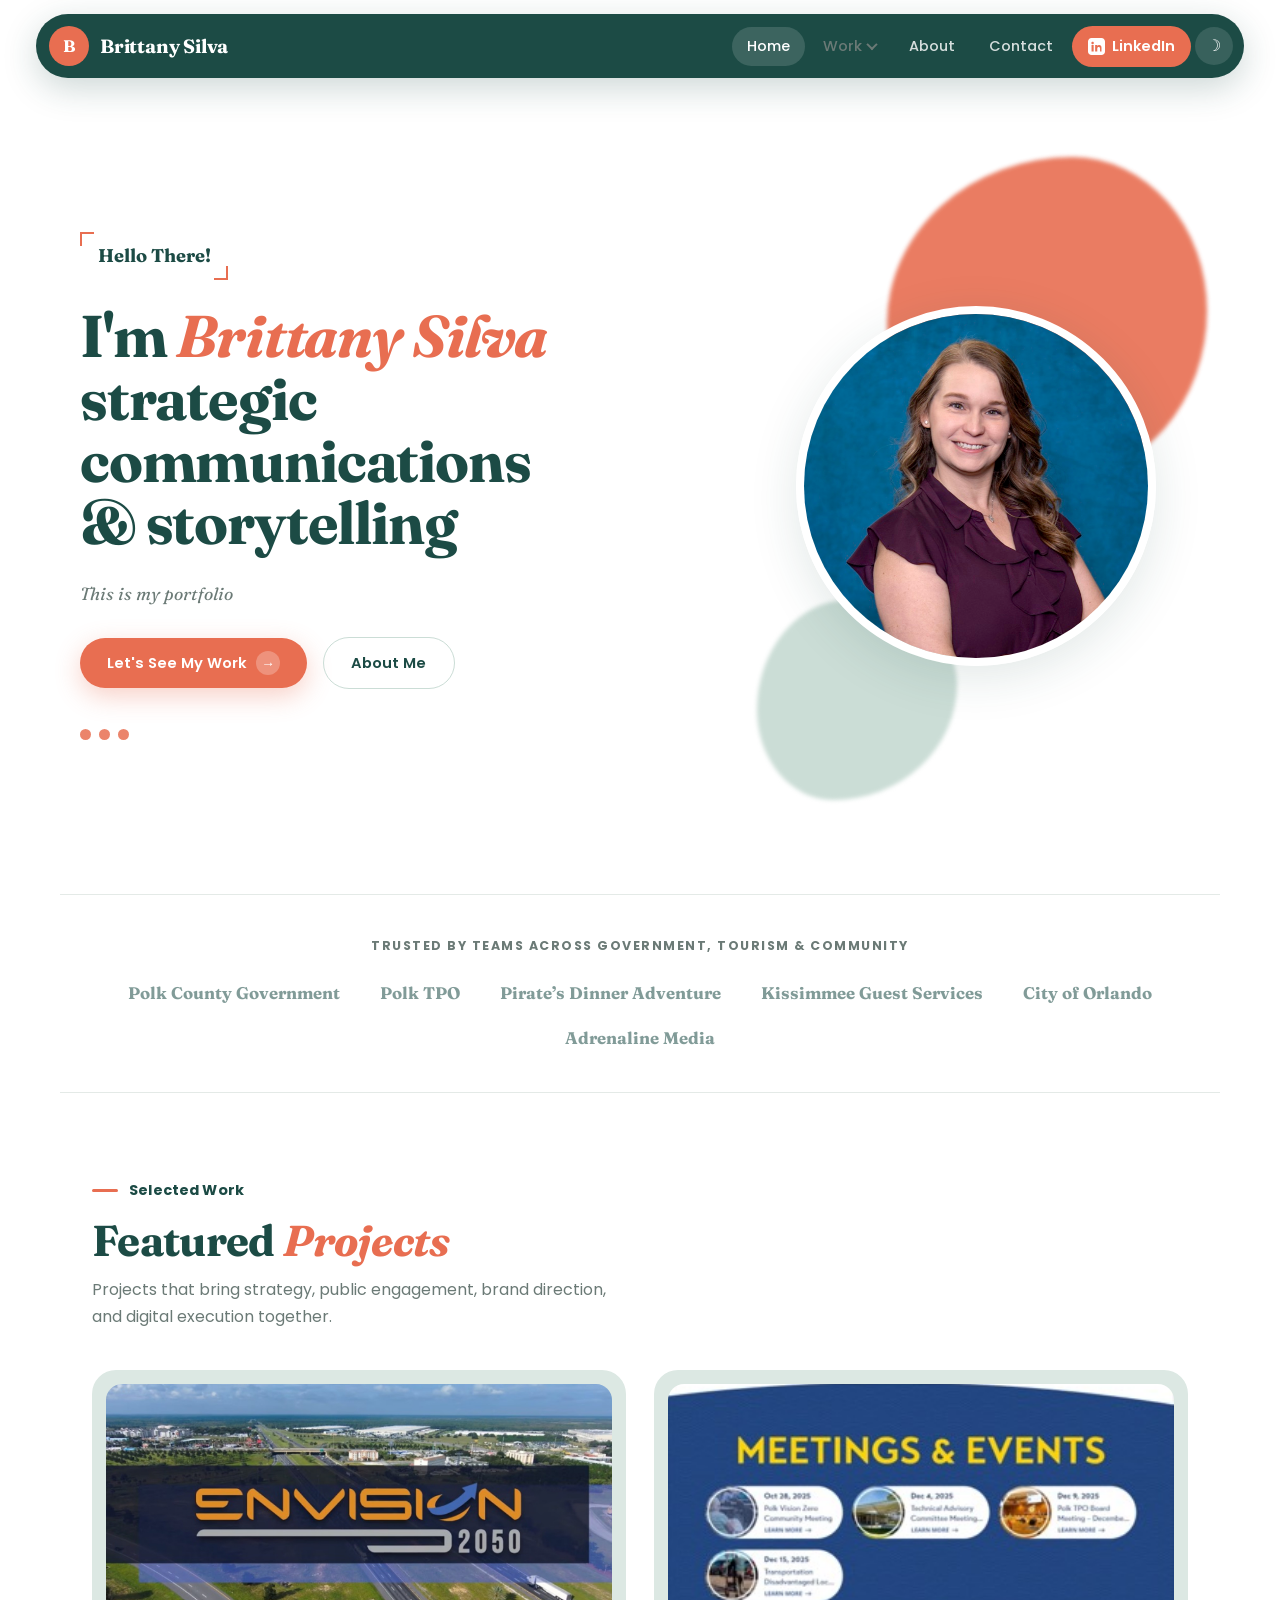
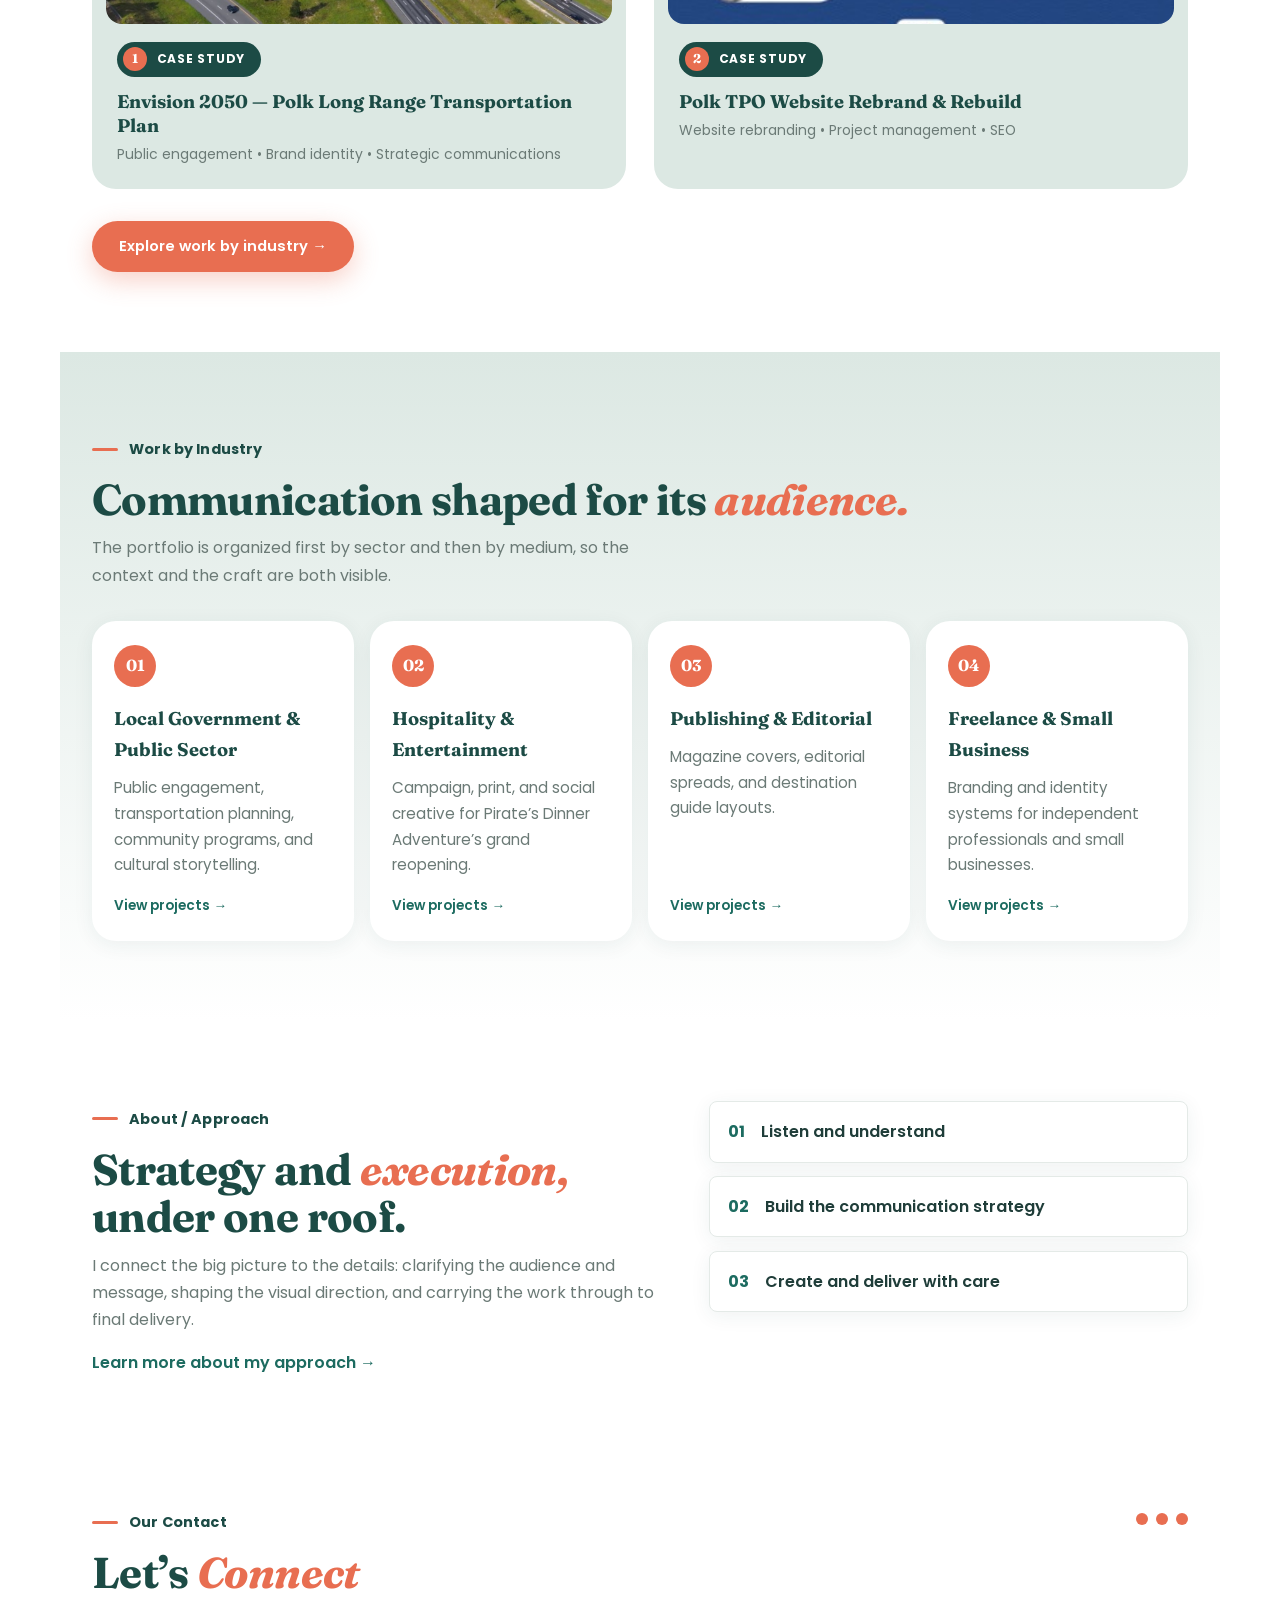
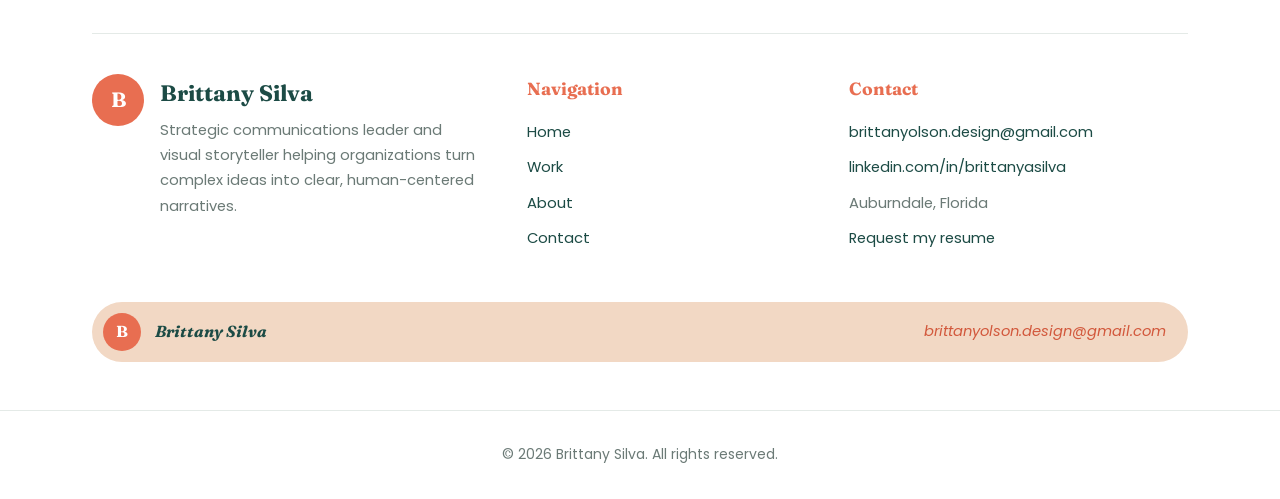
==== index.html @ aaed0aa7 "Initial commit of website files" ====
<!DOCTYPE html>
<html lang="en">
<head>
  <meta charset="UTF-8" />
  <meta name="viewport" content="width=device-width, initial-scale=1.0" />
  <title>Brittany Silva — Strategic Communications & Design</title>
  <meta name="description" content="Brittany Silva is a strategic communications leader, creative strategist, and visual storyteller based in Central Florida." />
  <script>document.documentElement.classList.add('js');(function(){try{var t=localStorage.getItem('theme');if(!t){t=window.matchMedia&&window.matchMedia('(prefers-color-scheme: dark)').matches?'dark':'light';}if(t==='dark'){document.documentElement.setAttribute('data-theme','dark');}}catch(e){}})();</script>
  <link rel="icon" type="image/svg+xml" href="assets/favicon.svg" />
  <meta property="og:type" content="website" />
  <meta property="og:title" content="Brittany Silva — Strategic Communications & Storytelling" />
  <meta property="og:description" content="Strategic communications leader and visual storyteller turning complex ideas into clear, human-centered narratives." />
  <meta property="og:image" content="assets/og-image.png" />
  <meta property="og:url" content="https://brittanysilva.example/" />
  <meta name="twitter:card" content="summary_large_image" />
  <meta name="twitter:title" content="Brittany Silva — Strategic Communications & Storytelling" />
  <meta name="twitter:description" content="Strategic communications leader and visual storyteller turning complex ideas into clear, human-centered narratives." />
  <meta name="twitter:image" content="assets/og-image.png" />
  <link rel="stylesheet" href="style.css" />
  <link href="https://fonts.googleapis.com/css2?family=Poppins:wght@300;500;600;700&family=Fraunces:wght@300;700&display=swap" rel="stylesheet">
  <script src="assets/site.js" defer></script>
</head>
<body>
  <header class="nav" id="nav">
    <a href="index.html" class="nav-brand"><span class="nav-avatar">B</span><span class="logo">Brittany Silva</span></a>
    <button class="nav-toggle" id="nav-toggle" type="button" aria-label="Toggle menu" aria-controls="nav-links" aria-expanded="false">
      <span></span><span></span><span></span>
    </button>
    <nav class="nav-links" id="nav-links">
      <a href="index.html" class="active">Home</a>
      <details class="work-menu">
        <summary class="work-trigger">Work<span class="work-caret" aria-hidden="true"></span></summary>
        <div class="work-panel">
          <p class="work-panel-label">Work by industry</p>
          <a href="pages/portfolio.html#public-sector"><strong>Local Government &amp; Public Sector</strong><span>Public engagement &amp; civic communications</span></a>
          <a href="pages/portfolio.html#hospitality"><strong>Hospitality &amp; Entertainment</strong><span>Event marketing &amp; brand experiences</span></a>
          <a href="pages/portfolio.html#publishing"><strong>Publishing &amp; Editorial</strong><span>Layout &amp; typography-led work</span></a>
          <a href="pages/portfolio.html#freelance"><strong>Freelance &amp; Small Business</strong><span>Branding for independent clients</span></a>
          <a href="pages/portfolio.html#browse" class="work-panel-all">Browse all work →</a>
        </div>
      </details>
      <a href="pages/about.html">About</a>
      <a href="#contact">Contact</a>
      <a href="https://www.linkedin.com/in/brittanyasilva/" class="linkedin" target="_blank" rel="noopener" aria-label="LinkedIn profile">
        <img src="assets/linkedin.svg" alt="">LinkedIn
      </a>
      <button class="theme-toggle" id="theme-toggle" type="button" aria-label="Toggle dark mode" title="Toggle dark mode">
        <span class="icon-moon" aria-hidden="true">&#9789;</span><span class="icon-sun" aria-hidden="true">&#9728;</span>
      </button>
    </nav>
  </header>

  <section class="hero">
    <div class="hero-text">
      <span class="hero-hello">Hello There!</span>
      <h1 class="hero-title">
        <span class="hero-im">I'm</span> <em>Brittany Silva</em><br>
        strategic communications<br>&amp; storytelling
      </h1>
      <p class="hero-sub">This is my portfolio</p>
      <div class="hero-ctas">
        <a href="pages/portfolio.html#industries" class="btn btn-primary">
          Let's See My Work <span class="btn-arrow" aria-hidden="true">→</span>
        </a>
        <a href="pages/about.html" class="btn btn-ghost">About Me</a>
      </div>
      <span class="hero-dots" aria-hidden="true"><i></i><i></i><i></i></span>
    </div>
    <div class="hero-image">
      <span class="hero-blob hero-blob-1" aria-hidden="true"></span>
      <span class="hero-blob hero-blob-2" aria-hidden="true"></span>
      <img src="assets/headshots/brittany-headshot.jpg" alt="Brittany Silva">
    </div>
  </section>

  <main>
    <section class="trusted-strip reveal" aria-label="Organizations Brittany has worked with">
      <p class="trusted-label">Trusted by teams across government, tourism &amp; community</p>
      <ul class="trusted-list">
        <li>Polk County Government</li>
        <li>Polk TPO</li>
        <li>Pirate&rsquo;s Dinner Adventure</li>
        <li>Kissimmee Guest Services</li>
        <li>City of Orlando</li>
        <li>Adrenaline Media</li>
      </ul>
    </section>

    <section id="portfolio" class="section">
      <p class="section-label">Selected Work</p>
      <h2 class="section-title">Featured <em>Projects</em></h2>
      <p class="section-sub">Projects that bring strategy, public engagement, brand direction, and digital execution together.</p>

      <div class="grid">
        <a href="pages/envision2050.html" class="card reveal">
          <div class="card-media"><img src="assets/portfolio/case-envision/envision-2050-over-27.jpg" alt="Envision 2050"></div>
          <div class="card-info">
            <span class="card-num"><i>1</i>Case Study</span>
            <h3>Envision 2050 &mdash; Polk Long Range Transportation Plan</h3>
            <p>Public engagement • Brand identity • Strategic communications</p>
          </div>
        </a>

        <a href="pages/PolkTPOWebsite.html" class="card reveal reveal-delay-1">
          <div class="card-media"><img src="assets/portfolio/case-tpo/tpohomepage.jpg" alt="Polk TPO Website"></div>
          <div class="card-info">
            <span class="card-num"><i>2</i>Case Study</span>
            <h3>Polk TPO Website Rebrand &amp; Rebuild</h3>
            <p>Website rebranding • Project management • SEO</p>
          </div>
        </a>
      </div>

      <div style="margin-top:2rem;">
        <a href="pages/portfolio.html#industries" class="btn btn-primary">Explore work by industry →</a>
      </div>
    </section>

    <section class="section industry-preview-section">
      <div class="industry-preview-inner reveal">
        <p class="section-label">Work by Industry</p>
        <h2 class="section-title">Communication shaped for its <em>audience.</em></h2>
        <p class="section-sub">The portfolio is organized first by sector and then by medium, so the context and the craft are both visible.</p>

        <div class="industry-preview-grid reveal-group">
          <a href="pages/portfolio.html#public-sector" class="industry-preview-card is-ready">
            <span class="industry-number">01</span>
            <h3>Local Government &amp; Public Sector</h3>
            <p>Public engagement, transportation planning, community programs, and cultural storytelling.</p>
            <span class="industry-status">View projects →</span>
          </a>
          <a href="pages/portfolio.html#hospitality" class="industry-preview-card is-ready">
            <span class="industry-number">02</span>
            <h3>Hospitality &amp; Entertainment</h3>
            <p>Campaign, print, and social creative for Pirate&rsquo;s Dinner Adventure&rsquo;s grand reopening.</p>
            <span class="industry-status">View projects →</span>
          </a>
          <a href="pages/portfolio.html#publishing" class="industry-preview-card is-ready">
            <span class="industry-number">03</span>
            <h3>Publishing &amp; Editorial</h3>
            <p>Magazine covers, editorial spreads, and destination guide layouts.</p>
            <span class="industry-status">View projects →</span>
          </a>
          <a href="pages/portfolio.html#freelance" class="industry-preview-card is-ready">
            <span class="industry-number">04</span>
            <h3>Freelance &amp; Small Business</h3>
            <p>Branding and identity systems for independent professionals and small businesses.</p>
            <span class="industry-status">View projects →</span>
          </a>
        </div>
      </div>
    </section>

    <section class="section approach-preview">
      <div class="approach-copy reveal">
        <p class="section-label">About / Approach</p>
        <h2 class="section-title">Strategy and <em>execution,</em><br>under one roof.</h2>
        <p>I connect the big picture to the details: clarifying the audience and message, shaping the visual direction, and carrying the work through to final delivery.</p>
        <a href="pages/about.html" class="text-link">Learn more about my approach →</a>
      </div>
      <div class="approach-pillars reveal reveal-delay-1">
        <div><strong>01</strong><span>Listen and understand</span></div>
        <div><strong>02</strong><span>Build the communication strategy</span></div>
        <div><strong>03</strong><span>Create and deliver with care</span></div>
      </div>
    </section>

    <section id="contact" class="section contact-footer reveal">
      <div class="contact-head">
        <div>
          <p class="section-label">Our Contact</p>
          <h2 class="section-title">Let&rsquo;s <em>Connect</em></h2>
        </div>
        <span class="contact-dots" aria-hidden="true"><i></i><i></i><i></i></span>
      </div>
      <hr class="contact-rule">
      <div class="contact-cols">
        <div class="contact-brand">
          <span class="contact-avatar">B</span>
          <div>
            <h3>Brittany Silva</h3>
            <p>Strategic communications leader and visual storyteller helping organizations turn complex ideas into clear, human-centered narratives.</p>
          </div>
        </div>
        <div class="contact-col">
          <h4>Navigation</h4>
          <ul>
            <li><a href="index.html">Home</a></li>
            <li><a href="pages/portfolio.html#industries">Work</a></li>
            <li><a href="pages/about.html">About</a></li>
            <li><a href="#contact">Contact</a></li>
          </ul>
        </div>
        <div class="contact-col">
          <h4>Contact</h4>
          <ul>
            <li><a href="mailto:brittanyolson.design@gmail.com">brittanyolson.design@gmail.com</a></li>
            <li><a href="https://www.linkedin.com/in/brittanyasilva/" target="_blank" rel="noopener">linkedin.com/in/brittanyasilva</a></li>
            <li>Auburndale, Florida</li>
            <li><a href="mailto:brittanyolson.design@gmail.com?subject=Resume%20Request">Request my resume</a></li>
          </ul>
        </div>
      </div>
      <div class="contact-handle">
        <span class="contact-handle-avatar">B</span>
        <span class="contact-handle-name">Brittany Silva</span>
        <span class="contact-handle-tag">brittanyolson.design@gmail.com</span>
      </div>
    </section>
  </main>

  <footer class="footer">
    <p>© <span id="year"></span> Brittany Silva. All rights reserved.</p>
  </footer>

  <!-- Behavior handled by assets/site.js -->
</body>
</html>
---- style.css ----
/* ============================================================
   DESIGN TOKENS
   ============================================================ */
:root {
  --bg:          #FFFFFF;
  --surface:     #FFFFFF;
  --dark:        #1C4B45;   /* deep pine teal - nav, headings, dark bands */
  --heading:     #1C4B45;   /* heading/text ink (flips in dark mode) */
  --text:        #1F3D39;
  --muted:       #6B7A76;
  --border:      #E4EAE7;
  --accent:      #1C6B60;   /* interactive teal */
  --accent-dim:  #144F47;
  --accent-tint: #DCE8E3;   /* soft mint - card surfaces */
  --accent-glow: rgba(28,107,96,0.18);
  --mint:        #DCE8E3;   /* soft mint card background */
  --mint-deep:   #CBDDD6;
  --accent2:     #E86E51;   /* coral secondary */
  --accent2-dim: #D2583C;
  --accent2-tint:#FBE3DB;
  --gold:        #C69A62;   /* stat numbers */
  --peach:       #F2D8C4;   /* handle pill bar */
  --amber:       #D9A441;
  --radius:      1rem;
  --radius-sm:   0.5rem;
  --radius-xl:   1.5rem;
  --radius-blob: 42% 58% 60% 40% / 45% 45% 55% 55%;
  --shadow:      0 4px 20px rgba(28,75,69,0.07);
  --shadow-lg:   0 12px 48px rgba(28,75,69,0.13);
  --nav-h:       84px;
  --max-w:       1160px;
  --ease:        cubic-bezier(0.4, 0, 0.2, 1);
}

/* ============================================================
   RESET & BASE
   ============================================================ */
*, *::before, *::after { margin: 0; padding: 0; box-sizing: border-box; }

html {
  scroll-behavior: smooth;
  scroll-padding-top: calc(var(--nav-h) + 1rem);
  -webkit-font-smoothing: antialiased;
}

body {
  font-family: "Poppins", sans-serif;
  background: var(--bg);
  color: var(--text);
  line-height: 1.7;
}

img { max-width: 100%; height: auto; display: block; }
a { text-decoration: none; color: inherit; }
ul { list-style: none; }

/* ============================================================
   NAVIGATION
   ============================================================ */
.nav {
  position: sticky;
  top: 0.9rem;
  z-index: 100;
  margin: 0.9rem auto 0;
  max-width: calc(var(--max-w) + 3rem);
  width: calc(100% - 2.4rem);
  height: calc(var(--nav-h) - 20px);
  display: flex;
  align-items: center;
  justify-content: space-between;
  padding: 0 0.7rem 0 0.8rem;
  background: var(--dark);
  border-radius: 999px;
  box-shadow: 0 10px 34px rgba(28,75,69,0.22);
  transition: box-shadow 0.2s var(--ease);
}

.nav.scrolled { box-shadow: 0 14px 40px rgba(28,75,69,0.3); }

/* avatar circle in nav */
.nav-avatar {
  display: inline-flex;
  align-items: center;
  justify-content: center;
  width: 40px;
  height: 40px;
  border-radius: 50%;
  background: var(--accent2);
  color: #fff;
  font-family: "Fraunces", serif;
  font-weight: 700;
  font-size: 1.05rem;
  flex-shrink: 0;
}
.nav-brand { display: inline-flex; align-items: center; gap: 0.7rem; }

/* Keyboard focus visibility */
.nav-links a:focus-visible,
.work-trigger:focus-visible,
.work-panel a:focus-visible,
.btn:focus-visible {
  outline: 2px solid var(--accent);
  outline-offset: 2px;
}


.logo {
  font-family: "Fraunces", serif;
  font-size: 1.2rem;
  font-weight: 700;
  color: #fff;
  letter-spacing: -0.01em;
}

.nav-links {
  display: flex;
  align-items: center;
  gap: 0.25rem;
}

.nav-links a {
  padding: 0.45rem 0.95rem;
  border-radius: 999px;
  font-size: 0.9rem;
  font-weight: 500;
  color: rgba(255,255,255,0.82);
  transition: color 0.18s var(--ease), background 0.18s var(--ease);
}

.nav-links a:hover,
.nav-links a.active {
  color: #fff;
  background: rgba(255,255,255,0.14);
}

.nav-links a.linkedin {
  display: inline-flex;
  align-items: center;
  gap: 0.4rem;
  color: #fff;
  background: var(--accent2);
  font-weight: 600;
  padding: 0.5rem 1rem;
}

.nav-links a.linkedin:hover { background: var(--accent2-dim); color:#fff; }
.nav-links a.linkedin img { filter: brightness(0) invert(1); }

.nav-links a.linkedin img { width: 17px; height: 17px; }

/* Hamburger (mobile) */
.nav-toggle {
  display: none;
  flex-direction: column;
  gap: 5px;
  cursor: pointer;
  padding: 4px;
  background: none;
  border: none;
}

.nav-toggle span {
  display: block;
  width: 24px;
  height: 2px;
  background: #fff;
  border-radius: 2px;
  transition: transform 0.25s var(--ease), opacity 0.25s var(--ease);
}

.nav-toggle.open span:nth-child(1) { transform: translateY(7px) rotate(45deg); }
.nav-toggle.open span:nth-child(2) { opacity: 0; }
.nav-toggle.open span:nth-child(3) { transform: translateY(-7px) rotate(-45deg); }

/* ============================================================
   HOMEPAGE HERO  (split: text left / headshot right)
   ============================================================ */
.hero {
  min-height: calc(100vh - var(--nav-h));
  background: var(--bg);
  display: grid;
  grid-template-columns: 1.05fr 0.95fr;
  align-items: center;
  overflow: hidden;
  position: relative;
  padding: 1rem 0;
}

.hero-text {
  padding: 3rem 3rem 3rem 5rem;
  position: relative;
  z-index: 1;
}

/* bracketed "Hello There!" box */
.hero-hello {
  display: inline-block;
  position: relative;
  font-family: "Fraunces", serif;
  font-weight: 700;
  font-size: 1.15rem;
  color: var(--heading);
  padding: 0.5rem 1.1rem;
  margin-bottom: 1.6rem;
}
.hero-hello::before,
.hero-hello::after {
  content: "";
  position: absolute;
  width: 14px;
  height: 14px;
  border: 2px solid var(--accent2);
}
.hero-hello::before { top: 0; left: 0; border-right: none; border-bottom: none; }
.hero-hello::after { bottom: 0; right: 0; border-left: none; border-top: none; }

.hero-title {
  font-family: "Fraunces", serif;
  font-size: clamp(2.4rem, 4.6vw, 3.8rem);
  font-weight: 700;
  line-height: 1.06;
  color: var(--heading);
  letter-spacing: -0.02em;
  margin-bottom: 1.5rem;
}
.hero-title .hero-im { font-weight: 700; }
.hero-title em { font-style: italic; color: var(--accent2); }

.hero-sub {
  font-family: "Fraunces", serif;
  font-style: italic;
  font-size: 1.1rem;
  color: var(--muted);
  margin-bottom: 1.75rem;
}

.hero-ctas {
  display: flex;
  gap: 1rem;
  flex-wrap: wrap;
  align-items: center;
}

.btn {
  display: inline-flex;
  align-items: center;
  gap: 0.55rem;
  padding: 0.8rem 1.7rem;
  border-radius: 999px;
  font-weight: 600;
  font-size: 0.92rem;
  transition: transform 0.18s var(--ease), box-shadow 0.18s var(--ease), background 0.18s var(--ease);
  cursor: pointer;
  border: none;
}

.btn-primary {
  background: var(--accent2);
  color: #fff;
  box-shadow: 0 8px 26px rgba(232,110,81,0.32);
}
.btn-primary:hover {
  background: var(--accent2-dim);
  transform: translateY(-2px);
  box-shadow: 0 12px 34px rgba(232,110,81,0.4);
}
.btn-arrow {
  display: inline-flex;
  align-items: center;
  justify-content: center;
  width: 24px;
  height: 24px;
  border-radius: 50%;
  background: rgba(255,255,255,0.25);
  font-size: 0.85rem;
}

.btn-ghost {
  background: transparent;
  color: var(--heading);
  border: 1.5px solid var(--mint-deep);
}
.btn-ghost:hover {
  background: var(--mint);
  transform: translateY(-2px);
}

/* legacy dark-hero button (project/about heroes still dark) */
.btn-outline {
  background: transparent;
  color: #EFE7DA;
  border: 1.5px solid rgba(255,255,255,0.2);
}
.btn-outline:hover {
  background: rgba(255,255,255,0.06);
  transform: translateY(-2px);
  border-color: rgba(255,255,255,0.35);
}

.hero-dots {
  display: flex;
  gap: 0.5rem;
  margin-top: 2.5rem;
}
.hero-dots i {
  width: 11px; height: 11px;
  border-radius: 50%;
  background: var(--accent2);
  opacity: 0.85;
}

.hero-image {
  position: relative;
  z-index: 1;
  display: flex;
  justify-content: center;
  align-items: center;
  padding: 2rem 4rem;
  height: 100%;
}
.hero-image img {
  position: relative;
  z-index: 2;
  width: 100%;
  max-width: 360px;
  aspect-ratio: 1 / 1;
  object-fit: cover;
  object-position: top center;
  border-radius: 50%;
  border: 8px solid #fff;
  box-shadow: var(--shadow-lg);
}
.hero-blob {
  position: absolute;
  z-index: 1;
  border-radius: var(--radius-blob);
  filter: blur(2px);
  will-change: border-radius, transform;
}
.hero-blob-1 {
  width: 320px; height: 320px;
  background: var(--accent2);
  opacity: 0.9;
  top: 8%; right: 12%;
  border-radius: 58% 42% 45% 55% / 52% 48% 52% 48%;
  animation: blobMorph 14s ease-in-out infinite,
             blobFloat 9s ease-in-out infinite;
}
.hero-blob-2 {
  width: 200px; height: 200px;
  background: var(--mint-deep);
  bottom: 10%; left: 14%;
  border-radius: 46% 54% 62% 38% / 55% 42% 58% 45%;
  animation: blobMorphAlt 16s ease-in-out infinite,
             blobFloat 11s ease-in-out infinite reverse;
}

@keyframes blobMorph {
  0%, 100% { border-radius: 58% 42% 45% 55% / 52% 48% 52% 48%; }
  33%      { border-radius: 45% 55% 62% 38% / 58% 42% 58% 42%; }
  66%      { border-radius: 62% 38% 48% 52% / 42% 58% 42% 58%; }
}
@keyframes blobMorphAlt {
  0%, 100% { border-radius: 46% 54% 62% 38% / 55% 42% 58% 45%; }
  50%      { border-radius: 60% 40% 42% 58% / 45% 60% 40% 55%; }
}
@keyframes blobFloat {
  0%, 100% { transform: translateY(0) translateX(0); }
  50%      { transform: translateY(-16px) translateX(8px); }
}

/* ============================================================
   SECTION WRAPPER
   ============================================================ */
.section {
  padding: 5rem 2rem;
  max-width: var(--max-w);
  margin: 0 auto;
}

.section-label {
  display: inline-flex;
  align-items: center;
  gap: 0.7rem;
  font-size: 0.9rem;
  font-weight: 700;
  letter-spacing: 0.01em;
  text-transform: none;
  color: var(--heading);
  margin-bottom: 0.9rem;
}
.section-label::before {
  content: "";
  width: 26px;
  height: 3px;
  border-radius: 3px;
  background: var(--accent2);
  flex-shrink: 0;
}

.section-title {
  font-family: "Fraunces", serif;
  font-size: clamp(1.9rem, 3.4vw, 2.7rem);
  font-weight: 700;
  color: var(--heading);
  letter-spacing: -0.015em;
  line-height: 1.1;
  margin-bottom: 0.7rem;
}
/* two-tone: italic coral serif accent */
.section-title em,
.two-tone em {
  font-style: italic;
  font-weight: 700;
  color: var(--accent2);
}
.two-tone {
  font-family: "Fraunces", serif;
  font-weight: 700;
  color: var(--heading);
  line-height: 1.1;
  letter-spacing: -0.015em;
}

.section-sub {
  color: var(--muted);
  font-size: 1rem;
  max-width: 540px;
}

/* ============================================================
   FEATURED WORK GRID  (homepage)
   ============================================================ */
#portfolio .grid {
  display: grid;
  grid-template-columns: repeat(auto-fit, minmax(300px, 1fr));
  gap: 1.75rem;
  margin-top: 2.5rem;
}

.card {
  display: block;
  border-radius: var(--radius-xl);
  background: var(--mint);
  padding: 0.85rem 0.85rem 1.4rem;
  box-shadow: none;
  text-decoration: none;
  color: inherit;
  transition: transform 0.28s var(--ease), box-shadow 0.28s var(--ease);
}

.card:hover {
  transform: translateY(-6px);
  box-shadow: var(--shadow-lg);
}

.card-media {
  border-radius: var(--radius);
  overflow: hidden;
}

.card img {
  width: 100%;
  height: 240px;
  object-fit: cover;
  display: block;
  transition: transform 0.4s var(--ease);
}

.card:hover img { transform: scale(1.03); }

.card-info {
  padding: 1.1rem 0.7rem 0;
}

.card-info h3 {
  font-family: "Fraunces", serif;
  font-size: 1.15rem;
  font-weight: 700;
  color: var(--heading);
  margin-bottom: 0.3rem;
  line-height: 1.3;
}

.card-info p {
  font-size: 0.87rem;
  color: var(--muted);
}

/* dark-teal pill with numbered coral badge */
.card-num {
  display: inline-flex;
  align-items: center;
  gap: 0.6rem;
  background: var(--dark);
  color: #fff;
  font-size: 0.75rem;
  font-weight: 700;
  letter-spacing: 0.06em;
  text-transform: uppercase;
  padding: 0.35rem 1rem 0.35rem 0.4rem;
  border-radius: 999px;
  margin-bottom: 0.85rem;
}
.card-num i {
  display: inline-flex;
  align-items: center;
  justify-content: center;
  width: 24px; height: 24px;
  border-radius: 50%;
  background: var(--accent2);
  color: #fff;
  font-style: normal;
  font-family: "Fraunces", serif;
  font-size: 0.8rem;
}

.card-tag {
  display: inline-block;
  font-size: 0.7rem;
  font-weight: 700;
  letter-spacing: 0.08em;
  text-transform: uppercase;
  background: var(--accent-tint);
  color: var(--accent);
  padding: 0.2rem 0.6rem;
  border-radius: 999px;
  margin-bottom: 0.6rem;
}

/* ============================================================
   CONTACT FOOTER
   ============================================================ */
.contact-footer { padding-top: 3rem; padding-bottom: 3rem; }

.contact-head {
  display: flex;
  align-items: flex-start;
  justify-content: space-between;
  gap: 1rem;
}
.contact-dots { display: flex; gap: 0.5rem; margin-top: 0.5rem; }
.contact-dots i { width: 12px; height: 12px; border-radius: 50%; background: var(--accent2); }

.contact-rule {
  border: none;
  border-top: 1px solid var(--border);
  margin: 1.6rem 0 2.5rem;
}

.contact-cols {
  display: grid;
  grid-template-columns: 1.4fr 1fr 1.2fr;
  gap: 2.5rem;
}

.contact-brand { display: flex; gap: 1rem; }
.contact-avatar {
  display: inline-flex;
  align-items: center;
  justify-content: center;
  width: 52px; height: 52px;
  flex-shrink: 0;
  border-radius: 50%;
  background: var(--accent2);
  color: #fff;
  font-family: "Fraunces", serif;
  font-weight: 700;
  font-size: 1.3rem;
}
.contact-brand h3 {
  font-family: "Fraunces", serif;
  font-size: 1.4rem;
  font-weight: 700;
  color: var(--heading);
  margin-bottom: 0.4rem;
}
.contact-brand p { color: var(--muted); font-size: 0.92rem; line-height: 1.7; max-width: 320px; }

.contact-col h4 {
  font-family: "Fraunces", serif;
  font-size: 1.1rem;
  font-weight: 700;
  color: var(--accent2);
  margin-bottom: 1rem;
}
.contact-col ul { list-style: none; padding: 0; margin: 0; }
.contact-col li { margin-bottom: 0.65rem; color: var(--muted); font-size: 0.92rem; }
.contact-col a { color: var(--heading); transition: color 0.15s; }
.contact-col a:hover { color: var(--accent2); }

.contact-handle {
  display: flex;
  align-items: center;
  gap: 0.85rem;
  margin-top: 2.5rem;
  padding: 0.7rem 1.4rem 0.7rem 0.7rem;
  background: var(--peach);
  border-radius: 999px;
}
.contact-handle-avatar {
  display: inline-flex;
  align-items: center;
  justify-content: center;
  width: 38px; height: 38px;
  border-radius: 50%;
  background: var(--accent2);
  color: #fff;
  font-family: "Fraunces", serif;
  font-weight: 700;
}
.contact-handle-name { font-family: "Fraunces", serif; font-style: italic; font-weight: 700; color: var(--heading); }
.contact-handle-tag { margin-left: auto; color: var(--accent2-dim); font-style: italic; font-size: 0.92rem; }

/* ============================================================
   FOOTER
   ============================================================ */
.footer {
  text-align: center;
  padding: 2rem;
  font-size: 0.875rem;
  color: var(--muted);
  border-top: 1px solid var(--border);
}

/* ============================================================
   ABOUT PAGE
   ============================================================ */
.about-hero {
  background: var(--bg);
  padding: 4.5rem 2.5rem 3rem;
  position: relative;
  overflow: hidden;
}

.about-hero-inner {
  max-width: var(--max-w);
  margin: 0 auto;
  display: grid;
  grid-template-columns: auto 1fr;
  gap: 3.5rem;
  align-items: center;
}

.about-headshot-wrap {
  position: relative;
  flex-shrink: 0;
  width: 240px;
  height: 240px;
  display: flex;
  align-items: center;
  justify-content: center;
}

.about-blob {
  position: absolute;
  border-radius: 42% 58% 55% 45% / 48% 42% 58% 52%;
  z-index: 0;
  will-change: border-radius, transform;
}
.about-blob-1 {
  width: 200px; height: 200px;
  background: var(--accent2);
  top: -18px; right: -22px;
  animation: blobMorph 15s ease-in-out infinite,
             blobFloat 10s ease-in-out infinite;
}
.about-blob-2 {
  width: 150px; height: 150px;
  background: var(--mint-deep);
  bottom: -20px; left: -26px;
  animation: blobMorphAlt 17s ease-in-out infinite,
             blobFloat 12s ease-in-out infinite reverse;
}

.about-headshot {
  position: relative;
  z-index: 1;
  width: 220px;
  height: 220px;
  object-fit: cover;
  object-position: top center;
  border-radius: 50%;
  border: 5px solid #fff;
  box-shadow: var(--shadow-lg);
}

.about-hero-text h1,
.about-hero-text h2 {
  font-family: "Fraunces", serif;
  font-size: clamp(2.2rem, 5vw, 3.4rem);
  font-weight: 700;
  color: var(--heading);
  letter-spacing: -0.02em;
  margin: 0.4rem 0 0.6rem;
  line-height: 1.1;
}
.about-hero-text h1 em,
.about-hero-text h2 em {
  font-style: italic;
  color: var(--accent2);
}

.about-hero-lede {
  color: var(--muted);
  font-size: 1.05rem;
  margin-top: 0.75rem;
  max-width: 540px;
  line-height: 1.8;
}

.about-body {
  max-width: var(--max-w);
  margin: 0 auto;
  padding: 4rem 2.5rem;
  display: grid;
  grid-template-columns: 1fr 2fr;
  gap: 4rem;
  align-items: start;
}

.about-sidebar {
  position: sticky;
  top: calc(var(--nav-h) + 2rem);
}

.about-sidebar-title {
  font-family: "Fraunces", serif;
  font-size: 1.1rem;
  font-weight: 700;
  margin-bottom: 1rem;
  color: var(--text);
}

.skills-grid {
  display: flex;
  flex-wrap: wrap;
  gap: 0.5rem;
}

.skill-tag {
  display: inline-block;
  font-size: 0.8rem;
  font-weight: 600;
  background: var(--accent-tint);
  color: var(--accent);
  padding: 0.35rem 0.8rem;
  border-radius: 999px;
  transition: background 0.15s;
}

.skill-tag:hover { background: #EFD9CE; }

.about-main h3 {
  font-family: "Fraunces", serif;
  font-size: 1.45rem;
  font-weight: 700;
  color: var(--text);
  margin-top: 2.5rem;
  margin-bottom: 0.75rem;
}

.about-main h3:first-child { margin-top: 0; }

.about-main p {
  font-size: 1rem;
  color: var(--text);
  line-height: 1.8;
  margin-bottom: 1rem;
}

/* ============================================================
   PORTFOLIO PAGE
   ============================================================ */
.portfolio-hero {
  background: var(--bg);
  padding: 4.5rem 2.5rem 2rem;
  text-align: center;
  position: relative;
  overflow: hidden;
}

.portfolio-hero-inner {
  position: relative;
  z-index: 1;
  max-width: 640px;
  margin: 0 auto;
}
.portfolio-hero-inner .section-label { justify-content: center; }

.portfolio-hero-inner h1,
.portfolio-hero-inner h2 {
  font-family: "Fraunces", serif;
  font-size: clamp(2.2rem, 5vw, 3.4rem);
  font-weight: 700;
  color: var(--heading);
  margin: 0.4rem 0 0.6rem;
  letter-spacing: -0.02em;
}
.portfolio-hero-inner h1 em,
.portfolio-hero-inner h2 em {
  font-style: italic;
  color: var(--accent2);
}

.portfolio-hero-inner p {
  color: var(--muted);
  font-size: 1.05rem;
}

.portfolio-section {
  max-width: var(--max-w);
  margin: 0 auto;
  padding: 4rem 2rem;
}

.portfolio-grid {
  display: grid;
  grid-template-columns: repeat(auto-fit, minmax(300px, 1fr));
  gap: 2rem;
  margin-top: 2rem;
}

.portfolio-card {
  display: block;
  border-radius: var(--radius);
  overflow: hidden;
  background: var(--surface);
  box-shadow: var(--shadow);
  text-decoration: none;
  color: inherit;
  transition: transform 0.28s var(--ease), box-shadow 0.28s var(--ease);
}

.portfolio-card:hover {
  transform: translateY(-6px);
  box-shadow: var(--shadow-lg);
}

.portfolio-card img {
  width: 100%;
  height: 240px;
  object-fit: cover;
  display: block;
  transition: transform 0.4s var(--ease);
}

.portfolio-card:hover img { transform: scale(1.04); }

.portfolio-card-info {
  padding: 1.25rem 1.4rem 1.5rem;
}

.portfolio-card-info h3 {
  font-family: "Fraunces", serif;
  font-size: 1.2rem;
  font-weight: 700;
  margin-bottom: 0.35rem;
  line-height: 1.3;
}

.portfolio-card-info p {
  font-size: 0.875rem;
  color: var(--muted);
}

/* Divider */
.section-divider {
  border: none;
  border-top: 1px solid var(--border);
  margin: 1rem 0 3rem;
}

/* ============================================================
   COLLATERAL FILTER + GRID
   ============================================================ */
.collateral-controls {
  display: flex;
  gap: 0.5rem;
  flex-wrap: wrap;
  margin: 1.5rem 0;
}

.collateral-controls button {
  background: var(--surface);
  border: 1.5px solid var(--border);
  padding: 0.5rem 1.1rem;
  border-radius: 999px;
  cursor: pointer;
  font-weight: 600;
  font-size: 0.87rem;
  color: var(--muted);
  transition: transform 0.15s var(--ease), box-shadow 0.15s var(--ease),
              background 0.15s var(--ease), color 0.15s var(--ease), border-color 0.15s var(--ease);
  font-family: "Poppins", sans-serif;
}

.collateral-controls button:hover {
  transform: translateY(-2px);
  box-shadow: 0 6px 18px rgba(0,0,0,0.07);
  border-color: var(--accent);
  color: var(--accent);
}

.collateral-controls button.active {
  background: var(--accent);
  color: #fff;
  border-color: var(--accent);
  box-shadow: 0 6px 24px var(--accent-glow);
}

.collateral-grid {
  display: grid;
  grid-template-columns: repeat(auto-fill, minmax(200px, 1fr));
  gap: 1.25rem;
}

.collateral-card {
  display: block;
  border-radius: var(--radius-sm);
  overflow: hidden;
  background: var(--surface);
  box-shadow: var(--shadow);
  text-decoration: none;
  color: inherit;
  transition: transform 0.24s var(--ease), box-shadow 0.24s var(--ease);
  cursor: pointer;
}

.collateral-card:hover {
  transform: translateY(-4px);
  box-shadow: var(--shadow-lg);
}

.collateral-card img {
  width: 100%;
  aspect-ratio: 1 / 1;
  object-fit: cover;
  display: block;
  transition: transform 0.35s var(--ease);
}

.collateral-card:hover img { transform: scale(1.05); }

.collateral-card-label {
  padding: 0.65rem 0.85rem;
  font-size: 0.78rem;
  font-weight: 600;
  color: var(--text);
  line-height: 1.35;
  white-space: nowrap;
  overflow: hidden;
  text-overflow: ellipsis;
}

.collateral-card[data-hidden="true"] { display: none; }

/* ============================================================
   PROJECT PAGES
   ============================================================ */
.project-hero {
  position: relative;
  height: 55vh;
  min-height: 360px;
  overflow: hidden;
}

.project-hero-img {
  width: 100%;
  height: 100%;
  object-fit: cover;
  display: block;
}

.project-hero-overlay {
  position: absolute;
  inset: 0;
  background: linear-gradient(to top, rgba(20,49,47,0.88) 0%, rgba(20,49,47,0.3) 55%, transparent 100%);
  display: flex;
  flex-direction: column;
  justify-content: flex-end;
  padding: 3rem 3.5rem;
}

.project-hero-overlay h2 {
  font-family: "Fraunces", serif;
  font-size: clamp(1.8rem, 3.5vw, 2.8rem);
  font-weight: 700;
  color: #FBF7EF;
  letter-spacing: -0.02em;
  line-height: 1.2;
  max-width: 720px;
  margin-bottom: 0.5rem;
}

.project-hero-overlay p {
  color: #C4CFC9;
  font-size: 1rem;
}

.project-content {
  max-width: 860px;
  margin: 0 auto;
  padding: 3.5rem 2rem 5rem;
}

.project-section {
  margin-bottom: 2.5rem;
}

.project-section h3 {
  font-family: "Fraunces", serif;
  font-size: 1.4rem;
  font-weight: 700;
  color: var(--text);
  margin-bottom: 0.75rem;
  display: flex;
  align-items: center;
  gap: 0.6rem;
}

.project-section h3::before {
  content: "";
  display: inline-block;
  width: 4px;
  height: 1.2em;
  background: var(--accent);
  border-radius: 2px;
  flex-shrink: 0;
}

.project-section p {
  font-size: 1rem;
  color: var(--text);
  line-height: 1.8;
}

.project-section ul {
  list-style: disc;
  padding-left: 1.5rem;
  color: var(--text);
  font-size: 1rem;
  line-height: 2;
}

.project-section ul li a {
  color: var(--accent);
  font-weight: 600;
  transition: opacity 0.15s;
}

.project-section ul li a:hover { opacity: 0.75; }

.project-meta {
  display: flex;
  gap: 1rem;
  flex-wrap: wrap;
  margin-bottom: 3rem;
}

.meta-pill {
  display: inline-flex;
  align-items: center;
  gap: 0.35rem;
  font-size: 0.78rem;
  font-weight: 700;
  letter-spacing: 0.06em;
  text-transform: uppercase;
  background: var(--accent-tint);
  color: var(--accent);
  padding: 0.35rem 0.9rem;
  border-radius: 999px;
}

.project-gallery {
  margin-top: 3rem;
}

.project-gallery h3 {
  font-family: "Fraunces", serif;
  font-size: 1.4rem;
  font-weight: 700;
  color: var(--text);
  margin-bottom: 1.25rem;
}

.project-gallery-grid {
  display: grid;
  grid-template-columns: repeat(auto-fit, minmax(260px, 1fr));
  gap: 1.25rem;
}

.project-gallery-grid img {
  width: 100%;
  height: 220px;
  object-fit: cover;
  border-radius: var(--radius-sm);
  box-shadow: var(--shadow);
  cursor: zoom-in;
  transition: transform 0.3s var(--ease), box-shadow 0.3s var(--ease);
}

.project-gallery-grid img:hover {
  transform: scale(1.02);
  box-shadow: var(--shadow-lg);
}

.back-link {
  display: inline-flex;
  align-items: center;
  gap: 0.4rem;
  margin-top: 3rem;
  color: var(--accent);
  font-weight: 600;
  font-size: 0.93rem;
  transition: gap 0.2s var(--ease), opacity 0.15s;
}

.back-link:hover { gap: 0.65rem; opacity: 0.8; }

/* ============================================================
   LIGHTBOX
   ============================================================ */
#lightbox {
  position: fixed;
  inset: 0;
  display: none;
  align-items: center;
  justify-content: center;
  background: rgba(5,3,15,0.92);
  z-index: 9999;
  padding: 1.5rem;
  backdrop-filter: blur(6px);
}

#lightbox.open { display: flex; }

#lightbox img {
  max-width: 94%;
  max-height: 90dvh;
  border-radius: var(--radius-sm);
  box-shadow: 0 24px 72px rgba(0,0,0,0.6);
  animation: lbFadeIn 0.2s var(--ease) both;
}

@keyframes lbFadeIn {
  from { opacity: 0; transform: scale(0.96); }
  to   { opacity: 1; transform: scale(1); }
}

#lightbox .close {
  position: absolute;
  top: 1.25rem;
  right: 1.5rem;
  color: #fff;
  background: rgba(255,255,255,0.12);
  border: none;
  font-size: 1.5rem;
  line-height: 1;
  width: 42px;
  height: 42px;
  border-radius: 50%;
  cursor: pointer;
  display: flex;
  align-items: center;
  justify-content: center;
  transition: background 0.15s;
}

#lightbox .close:hover { background: rgba(255,255,255,0.22); }

/* ============================================================
   SCROLL REVEAL
   ============================================================ */
.js .reveal {
  opacity: 0;
  transform: translateY(26px) scale(0.985);
  transition: opacity 0.6s var(--ease), transform 0.6s var(--ease);
}

.js .reveal.visible {
  opacity: 1;
  transform: none;
}

.reveal-delay-1 { transition-delay: 0.1s; }
.reveal-delay-2 { transition-delay: 0.2s; }
.reveal-delay-3 { transition-delay: 0.3s; }

/* Auto-stagger children of a container marked .reveal-group */
.js .reveal-group > * {
  opacity: 0;
  transform: translateY(24px) scale(0.985);
  transition: opacity 0.55s var(--ease), transform 0.55s var(--ease);
}
.js .reveal-group.visible > * { opacity: 1; transform: none; }
.js .reveal-group.visible > *:nth-child(1) { transition-delay: 0.05s; }
.js .reveal-group.visible > *:nth-child(2) { transition-delay: 0.14s; }
.js .reveal-group.visible > *:nth-child(3) { transition-delay: 0.23s; }
.js .reveal-group.visible > *:nth-child(4) { transition-delay: 0.32s; }
.js .reveal-group.visible > *:nth-child(5) { transition-delay: 0.41s; }
.js .reveal-group.visible > *:nth-child(6) { transition-delay: 0.50s; }

/* Count-up numbers use tabular figures so they don't jitter while animating */
.about-stats .stat strong { font-variant-numeric: tabular-nums; }

/* ============================================================
   RESPONSIVE
   ============================================================ */
@media (max-width: 900px) {
  .hero {
    grid-template-columns: 1fr;
    min-height: auto;
  }

  .hero-text {
    padding: 4rem 2rem 2rem;
    text-align: center;
  }

  .hero-eyebrow { justify-content: center; }
  .hero-sub { margin-left: auto; margin-right: auto; }
  .hero-ctas { justify-content: center; }

  .hero-image {
    padding: 0 2rem;
    justify-content: center;
    height: 360px;
  }

  .hero-image img {
    height: 100%;
    max-width: 280px;
    border-radius: var(--radius) var(--radius) 0 0;
  }

  .contact-inner {
    grid-template-columns: 1fr;
    padding: 3rem 2rem;
    gap: 2rem;
  }

  .about-hero-inner {
    grid-template-columns: 1fr;
    text-align: center;
    gap: 1.5rem;
  }

  .about-headshot-wrap { margin: 0 auto; }

  .about-hero-text p { margin-left: auto; margin-right: auto; }

  .about-body {
    grid-template-columns: 1fr;
    gap: 2.5rem;
    padding: 3rem 1.5rem;
  }

  .about-sidebar { position: static; }

  .project-hero-overlay { padding: 2rem; }
}

@media (max-width: 640px) {
  :root { --nav-h: 60px; }

  .nav { padding: 0 1.25rem; }
  .logo { font-size: 1.2rem; }

  .nav-links {
    position: fixed;
    top: var(--nav-h);
    left: 0;
    right: 0;
    background: var(--bg);
    flex-direction: column;
    align-items: stretch;
    padding: 1rem 1.25rem 1.5rem;
    gap: 0.25rem;
    border-bottom: 1px solid var(--border);
    transform: translateY(-110%);
    transition: transform 0.28s var(--ease);
    box-shadow: 0 8px 24px rgba(0,0,0,0.1);
    z-index: 99;
  }

  .nav-links.open { transform: translateY(0); }
  .nav-links a { padding: 0.65rem 1rem; border-radius: var(--radius-sm); }
  .nav-toggle { display: flex; }

  .hero-text { padding: 3rem 1.5rem 1.5rem; }

  .hero-image { height: 300px; }
  .hero-image img { max-width: 240px; height: 100%; }

  .section { padding: 3.5rem 1.25rem; }

  .portfolio-section { padding: 3rem 1.25rem; }

  .collateral-grid {
    grid-template-columns: repeat(auto-fill, minmax(150px, 1fr));
    gap: 0.85rem;
  }

  .project-hero { height: 42vh; min-height: 280px; }

  .project-content { padding: 2.5rem 1.25rem 4rem; }

  .project-gallery-grid { grid-template-columns: 1fr 1fr; gap: 0.85rem; }
  .project-gallery-grid img { height: 160px; }

  .contact-inner { border-radius: var(--radius); padding: 2.5rem 1.5rem; }
}

@media (prefers-reduced-motion: reduce) {
  html { scroll-behavior: auto; }

  *, *::before, *::after {
    animation-duration: 0.01ms !important;
    animation-iteration-count: 1 !important;
    transition-duration: 0.01ms !important;
  }

  .js .reveal,
  .js .reveal-group > * {
    opacity: 1;
    transform: none;
  }
}


/* ============================================================
   WORK MENU + INDUSTRY ARCHITECTURE
   ============================================================ */
.work-menu {
  position: relative;
  display: inline-flex;
  align-items: center;
}

.work-trigger {
  list-style: none;
  cursor: pointer;
  display: inline-flex;
  align-items: center;
  gap: 0.4rem;
  padding: 0.4rem 0.85rem;
  border-radius: 999px;
  font-size: 0.92rem;
  font-weight: 500;
  color: var(--muted);
  transition: color 0.18s var(--ease), background 0.18s var(--ease);
}

.work-trigger::-webkit-details-marker { display: none; }

.work-caret {
  width: 0.5rem;
  height: 0.5rem;
  border-right: 2px solid currentColor;
  border-bottom: 2px solid currentColor;
  transform: rotate(45deg) translate(-1px, -1px);
  transition: transform 0.2s var(--ease);
}

.work-menu[open] .work-trigger,
.work-menu.is-current .work-trigger,
.work-trigger:hover {
  color: var(--accent);
  background: var(--accent-tint);
}

.work-menu[open] .work-caret {
  transform: rotate(-135deg) translate(-1px, -1px);
}

.work-panel {
  position: absolute;
  top: calc(100% + 0.5rem);
  left: 50%;
  transform: translateX(-50%) translateY(6px);
  width: 320px;
  max-width: calc(100vw - 2rem);
  display: grid;
  gap: 0.15rem;
  padding: 0.75rem;
  background: #fff;
  border: 1px solid var(--border);
  border-radius: var(--radius);
  box-shadow: var(--shadow-lg);
  opacity: 0;
  visibility: hidden;
  transition: opacity 0.18s var(--ease), transform 0.18s var(--ease), visibility 0.18s var(--ease);
}

.work-menu[open] .work-panel {
  opacity: 1;
  visibility: visible;
  transform: translateX(-50%) translateY(0);
}

.work-panel::before {
  content: "";
  position: absolute;
  top: -6px;
  left: 50%;
  width: 12px;
  height: 12px;
  transform: translateX(-50%) rotate(45deg);
  background: #fff;
  border-left: 1px solid var(--border);
  border-top: 1px solid var(--border);
}

.work-panel-label {
  padding: 0.25rem 0.7rem 0.5rem;
  font-size: 0.7rem;
  font-weight: 700;
  letter-spacing: 0.12em;
  text-transform: uppercase;
  color: var(--muted);
}

.work-panel > a {
  display: grid;
  gap: 0.1rem;
  padding: 0.55rem 0.7rem;
  border-radius: 0.7rem;
  color: var(--text);
  transition: background 0.15s var(--ease);
}

.work-panel > a strong {
  font-size: 0.92rem;
  font-weight: 600;
}

.work-panel > a span {
  font-size: 0.78rem;
  color: var(--muted);
  line-height: 1.4;
}

.work-panel > a:hover {
  background: var(--accent-tint);
}

.work-panel > a:hover strong { color: var(--accent); }

.work-panel-all {
  margin-top: 0.25rem;
  padding-top: 0.7rem !important;
  border-top: 1px solid var(--border);
  font-weight: 600;
  color: var(--accent) !important;
}

.work-panel-all:hover { background: var(--accent-tint); }

.hero-range {
  display: flex;
  flex-wrap: wrap;
  gap: 0.6rem;
  margin: 0 0 2rem;
  padding: 0;
}

.hero-range li {
  display: inline-flex;
  align-items: center;
  padding: 0.35rem 0.75rem;
  border-radius: 999px;
  background: rgba(255,255,255,0.08);
  color: #EAE2D5;
  font-size: 0.85rem;
  font-weight: 600;
  letter-spacing: 0.03em;
}

.industry-preview-section {
  background: linear-gradient(180deg, var(--mint), rgba(255,255,255,0));
}

.industry-preview-inner {
  max-width: var(--max-w);
  margin: 0 auto;
}

.industry-preview-grid {
  display: grid;
  grid-template-columns: repeat(auto-fit, minmax(240px, 1fr));
  gap: 1rem;
  margin-top: 2rem;
}

.industry-preview-card {
  display: flex;
  flex-direction: column;
  align-items: flex-start;
  height: 100%;
  padding: 1.5rem 1.4rem;
  border: none;
  border-radius: var(--radius-xl);
  background: var(--surface);
  box-shadow: var(--shadow);
  transition: transform 0.2s var(--ease), box-shadow 0.2s var(--ease);
}

.industry-preview-card:hover {
  transform: translateY(-4px);
  box-shadow: var(--shadow-lg);
}

.industry-number {
  display: inline-flex;
  align-items: center;
  justify-content: center;
  width: 42px; height: 42px;
  border-radius: 50%;
  background: var(--dark);
  font-family: "Fraunces", serif;
  font-size: 1rem;
  font-weight: 700;
  letter-spacing: 0;
  color: #fff;
  margin-bottom: 1rem;
}
.industry-preview-card.is-ready .industry-number { background: var(--accent2); }

.industry-preview-card h3 {
  font-family: "Fraunces", serif;
  font-size: 1.15rem;
  font-weight: 700;
  color: var(--heading);
  margin-bottom: 0.6rem;
}

.industry-preview-card p {
  color: var(--muted);
  font-size: 0.95rem;
  line-height: 1.7;
  margin-bottom: 1rem;
}

.industry-status {
  margin-top: auto;
  font-size: 0.85rem;
  font-weight: 600;
  color: var(--accent);
}

.industry-preview-card:not(.is-ready) .industry-status {
  color: var(--muted);
}

.approach-preview {
  display: grid;
  grid-template-columns: 1.1fr 0.9fr;
  gap: 2rem;
  max-width: var(--max-w);
  margin: 0 auto;
  align-items: start;
}

.approach-copy p:last-of-type {
  color: var(--muted);
  margin-top: 0.7rem;
}

.text-link {
  display: inline-flex;
  margin-top: 1rem;
  color: var(--accent);
  font-weight: 600;
}

.approach-pillars {
  display: grid;
  gap: 0.85rem;
}

.approach-pillars > div {
  display: flex;
  align-items: center;
  gap: 1rem;
  padding: 1rem 1.1rem;
  border-radius: var(--radius-sm);
  background: var(--surface);
  border: 1px solid var(--border);
  box-shadow: var(--shadow);
}

.approach-pillars strong {
  color: var(--accent);
  font-size: 1rem;
}

.approach-pillars span {
  color: var(--text);
  font-weight: 600;
}

.contact-kicker {
  font-size: 0.78rem;
  font-weight: 700;
  letter-spacing: 0.14em;
  text-transform: uppercase;
  color: #7FD1C9;
  margin-bottom: 0.65rem;
}

.contact-resume {
  margin-top: 1rem;
  color: #EFE7DA;
}

.portfolio-intro {
  margin-bottom: 2rem;
}

.industry-section {
  padding: 2rem 0 0;
}

.industry-heading {
  max-width: 760px;
  margin-bottom: 1.2rem;
}

.industry-heading h3 {
  font-family: "Fraunces", serif;
  font-size: 1.45rem;
  font-weight: 700;
  color: var(--text);
  margin-bottom: 0.5rem;
}

.industry-heading p:last-child {
  color: var(--muted);
  line-height: 1.75;
}

.industry-grid {
  display: grid;
  grid-template-columns: repeat(auto-fit, minmax(280px, 1fr));
  gap: 1.2rem;
}

.portfolio-card-placeholder {
  min-height: 240px;
  display: flex;
  align-items: center;
  justify-content: center;
  background: linear-gradient(135deg, rgba(15,118,110,0.08), rgba(255,255,255,0.95));
}

.browse-grid {
  display: grid;
  grid-template-columns: repeat(auto-fit, minmax(240px, 1fr));
  gap: 1rem;
  margin-top: 1.2rem;
}

.browse-card {
  padding: 1.2rem;
  border-radius: var(--radius);
  background: var(--surface);
  border: 1px solid var(--border);
  box-shadow: var(--shadow);
  transition: transform 0.2s var(--ease), box-shadow 0.2s var(--ease);
}

.browse-card[data-hidden="true"] { display: none; }

.browse-card:hover {
  transform: translateY(-3px);
  box-shadow: var(--shadow-lg);
}

.browse-badge {
  display: inline-block;
  margin-bottom: 0.65rem;
  font-size: 0.75rem;
  font-weight: 700;
  letter-spacing: 0.08em;
  text-transform: uppercase;
  color: var(--accent);
}

.browse-card h4 {
  font-family: "Fraunces", serif;
  font-size: 1rem;
  font-weight: 700;
  color: var(--text);
  margin-bottom: 0.45rem;
}

.browse-card p {
  color: var(--muted);
  font-size: 0.92rem;
  line-height: 1.7;
}

/* ============================================================
   PORTFOLIO GALLERIES (real work)
   ============================================================ */
.industry-section[data-hidden="true"] { display: none; }

.featured-cases {
  display: grid;
  grid-template-columns: repeat(auto-fit, minmax(300px, 1fr));
  gap: 1.2rem;
  margin-bottom: 1.6rem;
}

.gallery-grid {
  columns: 4 220px;
  column-gap: 1rem;
  margin-top: 0.4rem;
}

.gallery-item {
  position: relative;
  margin: 0 0 1rem;
  border-radius: var(--radius-sm);
  overflow: hidden;
  background: var(--surface);
  border: 1px solid var(--border);
  box-shadow: var(--shadow);
  cursor: zoom-in;
  transition: transform 0.22s var(--ease), box-shadow 0.22s var(--ease);
  display: block;
  break-inside: avoid;
  -webkit-column-break-inside: avoid;
}

.gallery-item[data-hidden="true"] { display: none; }

.gallery-item:hover,
.gallery-item:focus-visible {
  transform: translateY(-4px);
  box-shadow: var(--shadow-lg);
  outline: none;
}

.gallery-item img {
  width: 100%;
  height: auto;
  display: block;
  background: var(--accent-tint);
}

.gallery-item figcaption {
  position: absolute;
  left: 0; right: 0; bottom: 0;
  padding: 1.4rem 0.85rem 0.7rem;
  font-size: 0.82rem;
  font-weight: 600;
  color: #fff;
  line-height: 1.4;
  background: linear-gradient(to top, rgba(20,49,47,0.92), rgba(20,49,47,0));
  opacity: 0;
  transform: translateY(8px);
  transition: opacity 0.22s var(--ease), transform 0.22s var(--ease);
}

.gallery-item:hover figcaption,
.gallery-item:focus-visible figcaption {
  opacity: 1;
  transform: translateY(0);
}

.gallery-item.pdf-card { cursor: pointer; }
.gallery-item.pdf-card img { object-fit: contain; padding: 0.5rem; background: #fff; }

.pdf-badge {
  position: absolute;
  top: 0.6rem;
  right: 0.6rem;
  background: var(--accent2, #C25A3C);
  color: #fff;
  font-size: 0.66rem;
  font-weight: 700;
  letter-spacing: 0.06em;
  padding: 0.2rem 0.5rem;
  border-radius: 999px;
}

@media (max-width: 900px) {
  .approach-preview {
    grid-template-columns: 1fr;
  }
}

@media (max-width: 640px) {
  .nav-links {
    position: fixed;
    top: var(--nav-h);
    left: 0;
    right: 0;
    background: var(--bg);
    flex-direction: column;
    align-items: stretch;
    padding: 1rem 1.25rem 1.5rem;
    gap: 0.25rem;
    border-bottom: 1px solid var(--border);
    transform: translateY(-110%);
    transition: transform 0.28s var(--ease);
    box-shadow: 0 8px 24px rgba(0,0,0,0.1);
    z-index: 99;
  }

  .nav-links.open { transform: translateY(0); }
  .nav-links a,
  .work-trigger {
    padding: 0.65rem 1rem;
    border-radius: var(--radius-sm);
  }

  .work-menu { display: block; }

  .work-panel {
    position: static;
    transform: none;
    width: auto;
    max-width: none;
    margin-top: 0.35rem;
    box-shadow: none;
    border: 1px solid var(--border);
    opacity: 1;
    visibility: visible;
  }

  .work-menu:not([open]) .work-panel { display: none; }

  .work-panel::before { display: none; }

  .hero-range {
    margin-bottom: 1.4rem;
  }
}

/* ============================================================
   ABOUT: LIST, STATS, TIMELINE
   ============================================================ */
.about-list {
  list-style: none;
  margin: 0 0 0.5rem;
  padding: 0;
}
.about-list li {
  position: relative;
  padding-left: 1.6rem;
  margin-bottom: 0.6rem;
  color: var(--muted);
  line-height: 1.65;
}
.about-list li::before {
  content: "";
  position: absolute;
  left: 0;
  top: 0.55em;
  width: 8px;
  height: 8px;
  border-radius: 50%;
  background: var(--accent2);
}

.about-stats {
  background: var(--dark);
  color: #fff;
  margin-top: 3.5rem;
}
.about-stats-inner {
  max-width: var(--max-w);
  margin: 0 auto;
  padding: 3rem 1.5rem;
  display: grid;
  grid-template-columns: repeat(4, 1fr);
  gap: 1.5rem;
  text-align: center;
}
.about-stats .stat strong {
  display: block;
  font-family: "Fraunces", serif;
  font-size: 2.8rem;
  font-weight: 700;
  color: var(--gold);
  line-height: 1;
}
.about-stats .stat strong span { color: var(--gold); }
.about-stats .stat-label {
  display: block;
  margin-top: 0.6rem;
  font-size: 0.85rem;
  color: rgba(255,255,255,0.78);
  letter-spacing: 0.02em;
}

.timeline-head {
  text-align: center;
  max-width: 640px;
  margin: 0 auto 2.5rem;
}
.timeline-head .section-title { margin-top: 0.5rem; }

.timeline-section {
  max-width: var(--max-w);
  margin: 0 auto;
  padding: 4rem 1.5rem 1rem;
}
.timeline-columns {
  display: grid;
  grid-template-columns: 1fr 1fr;
  gap: 3rem;
}
.timeline {
  list-style: none;
  margin: 1.2rem 0 0;
  padding: 0;
  position: relative;
}
.timeline li {
  position: relative;
  padding-left: 1.6rem;
  padding-bottom: 1.6rem;
  border-left: 2px solid var(--border);
}
.timeline li:last-child { border-left-color: transparent; padding-bottom: 0; }
.timeline li::before {
  content: "";
  position: absolute;
  left: -7px;
  top: 0.2rem;
  width: 12px;
  height: 12px;
  border-radius: 50%;
  background: var(--accent);
  border: 2px solid var(--surface);
  box-shadow: 0 0 0 2px var(--accent-tint);
}
.timeline-date {
  font-size: 0.78rem;
  font-weight: 700;
  letter-spacing: 0.06em;
  text-transform: uppercase;
  color: var(--accent2);
}
.timeline li h4 {
  font-family: "Fraunces", serif;
  font-size: 1.05rem;
  font-weight: 700;
  color: var(--text);
  margin: 0.25rem 0 0.15rem;
}
.timeline li p {
  color: var(--muted);
  font-size: 0.92rem;
}

@media (max-width: 760px) {
  .about-stats-inner { grid-template-columns: 1fr 1fr; gap: 2rem 1rem; }
  .timeline-columns { grid-template-columns: 1fr; gap: 2.5rem; }
}

/* ============================================================
   CASE STUDY LAYOUT
   ============================================================ */
.cs-hero-overlay {
  position: absolute;
  inset: 0;
  background: linear-gradient(to top, rgba(20,49,47,0.92) 0%, rgba(20,49,47,0.4) 55%, rgba(20,49,47,0.15) 100%);
  display: flex;
  flex-direction: column;
  justify-content: flex-end;
  padding: 3rem 3.5rem;
}
.cs-hero-overlay .cs-eyebrow {
  display: inline-flex;
  align-items: center;
  gap: 0.6rem;
  font-size: 0.85rem;
  font-weight: 700;
  letter-spacing: 0.08em;
  text-transform: uppercase;
  color: #F2D8C4;
  margin-bottom: 0.8rem;
}
.cs-hero-overlay .cs-eyebrow::before {
  content: "";
  width: 26px; height: 3px;
  border-radius: 3px;
  background: var(--accent2);
}
.cs-hero-overlay h1 {
  font-family: "Fraunces", serif;
  font-size: clamp(1.9rem, 3.8vw, 3rem);
  font-weight: 700;
  color: #FBF7EF;
  letter-spacing: -0.02em;
  line-height: 1.15;
  max-width: 760px;
  margin-bottom: 0.6rem;
}
.cs-hero-overlay h1 em { font-style: italic; color: var(--accent2); }
.cs-hero-overlay .cs-hero-sub {
  color: #C4CFC9;
  font-size: 1.05rem;
  max-width: 620px;
}

/* Facts bar */
.cs-facts {
  max-width: 960px;
  margin: -2.5rem auto 0;
  position: relative;
  z-index: 3;
  display: grid;
  grid-template-columns: repeat(4, 1fr);
  gap: 1px;
  background: var(--border);
  border-radius: var(--radius);
  overflow: hidden;
  box-shadow: var(--shadow-lg);
}
.cs-fact {
  background: var(--surface);
  padding: 1.4rem 1.5rem;
}
.cs-fact dt {
  font-size: 0.72rem;
  font-weight: 700;
  letter-spacing: 0.1em;
  text-transform: uppercase;
  color: var(--accent2);
  margin-bottom: 0.4rem;
}
.cs-fact dd {
  font-family: "Fraunces", serif;
  font-size: 1rem;
  font-weight: 700;
  color: var(--heading);
  line-height: 1.35;
}

.cs-content {
  max-width: 860px;
  margin: 0 auto;
  padding: 3.5rem 2rem 2rem;
}

/* Narrative block with big number */
.cs-block { margin-bottom: 3rem; }
.cs-block-label {
  display: flex;
  align-items: center;
  gap: 0.9rem;
  margin-bottom: 1rem;
}
.cs-block-num {
  display: inline-flex;
  align-items: center;
  justify-content: center;
  width: 44px; height: 44px;
  flex-shrink: 0;
  border-radius: 50%;
  background: var(--mint);
  color: var(--heading);
  font-family: "Fraunces", serif;
  font-weight: 700;
  font-size: 1.05rem;
}
.cs-block-label h2 {
  font-family: "Fraunces", serif;
  font-size: clamp(1.5rem, 2.6vw, 2rem);
  font-weight: 700;
  color: var(--heading);
  letter-spacing: -0.01em;
}
.cs-block-label h2 em { font-style: italic; color: var(--accent2); }
.cs-block p {
  font-size: 1.05rem;
  color: var(--text);
  line-height: 1.85;
  margin-bottom: 1rem;
}

/* Strategy pillars */
.cs-pillars {
  list-style: none;
  padding: 0;
  margin: 1.5rem 0 0;
  display: grid;
  gap: 0.75rem;
}
.cs-pillars li {
  position: relative;
  padding: 0.9rem 1.1rem 0.9rem 2.6rem;
  background: var(--mint);
  border-radius: var(--radius-sm);
  color: var(--heading);
  font-size: 0.98rem;
  line-height: 1.6;
}
.cs-pillars li::before {
  content: "";
  position: absolute;
  left: 1.1rem;
  top: 1.35rem;
  width: 9px; height: 9px;
  border-radius: 50%;
  background: var(--accent2);
}
.cs-pillars li strong { color: var(--heading); }

/* Pull quote */
.cs-quote {
  margin: 3.5rem 0;
  padding: 2rem 2.5rem;
  border-left: 4px solid var(--accent2);
  background: linear-gradient(90deg, var(--peach), rgba(242,216,196,0));
  border-radius: 0 var(--radius) var(--radius) 0;
}
.cs-quote p {
  font-family: "Fraunces", serif;
  font-style: italic;
  font-size: clamp(1.3rem, 2.4vw, 1.75rem);
  font-weight: 700;
  color: var(--heading);
  line-height: 1.45;
}
.cs-quote p em { color: var(--accent2-dim); font-style: italic; }

/* Impact highlight cards */
.cs-impact-band {
  background: var(--dark);
  padding: 3.5rem 2rem;
  margin-top: 1rem;
}
.cs-impact-inner { max-width: 960px; margin: 0 auto; }
.cs-impact-inner > .section-label { color: #F2D8C4; }
.cs-impact-inner > .section-label::before { background: var(--accent2); }
.cs-impact-inner > h2 {
  font-family: "Fraunces", serif;
  font-size: clamp(1.7rem, 3vw, 2.3rem);
  font-weight: 700;
  color: #FBF7EF;
  margin-bottom: 2rem;
}
.cs-impact-inner > h2 em { font-style: italic; color: var(--accent2); }
.cs-impact-grid {
  display: grid;
  grid-template-columns: repeat(3, 1fr);
  gap: 1.25rem;
}
.cs-impact-card {
  background: rgba(255,255,255,0.06);
  border: 1px solid rgba(255,255,255,0.1);
  border-radius: var(--radius);
  padding: 1.6rem 1.5rem;
}
.cs-impact-card .cs-impact-num {
  display: block;
  font-family: "Fraunces", serif;
  font-size: 2.3rem;
  font-weight: 700;
  color: var(--gold);
  line-height: 1;
  margin-bottom: 0.7rem;
}
.cs-impact-card p {
  color: rgba(255,255,255,0.85);
  font-size: 0.95rem;
  line-height: 1.65;
}

/* Next project CTA */
.cs-next {
  max-width: 860px;
  margin: 3.5rem auto 0;
  padding: 0 2rem;
}
.cs-next a {
  display: flex;
  align-items: center;
  justify-content: space-between;
  gap: 1rem;
  padding: 1.6rem 2rem;
  background: var(--mint);
  border-radius: var(--radius);
  transition: transform 0.2s var(--ease), box-shadow 0.2s var(--ease);
}
.cs-next a:hover { transform: translateY(-3px); box-shadow: var(--shadow-lg); }
.cs-next .cs-next-label {
  font-size: 0.75rem;
  font-weight: 700;
  letter-spacing: 0.1em;
  text-transform: uppercase;
  color: var(--accent2);
  display: block;
  margin-bottom: 0.3rem;
}
.cs-next .cs-next-title {
  font-family: "Fraunces", serif;
  font-size: 1.25rem;
  font-weight: 700;
  color: var(--heading);
}
.cs-next .cs-next-arrow {
  flex-shrink: 0;
  width: 44px; height: 44px;
  border-radius: 50%;
  background: var(--accent2);
  color: #fff;
  display: inline-flex;
  align-items: center;
  justify-content: center;
  font-size: 1.2rem;
}

@media (max-width: 760px) {
  .cs-hero-overlay { padding: 2rem 1.5rem; }
  .cs-facts { grid-template-columns: 1fr 1fr; margin-top: 0; border-radius: 0; }
  .cs-impact-grid { grid-template-columns: 1fr; }
  .cs-content { padding: 2.5rem 1.25rem 2rem; }
  .cs-quote { padding: 1.5rem 1.5rem; margin: 2.5rem 0; }
}

.project-section-links {
  list-style: none;
  padding: 0;
  margin: 0.5rem 0 0;
}
.project-section-links li { margin-bottom: 0.6rem; }
.project-section-links a {
  color: var(--accent);
  font-weight: 600;
  font-size: 1rem;
  transition: color 0.15s;
}
.project-section-links a:hover { color: var(--accent2); }

/* ============================================================
   TRUSTED-BY STRIP
   ============================================================ */
.trusted-strip {
  max-width: var(--max-w);
  margin: 0 auto;
  padding: 2.5rem 2rem;
  border-top: 1px solid var(--border);
  border-bottom: 1px solid var(--border);
  text-align: center;
}
.trusted-label {
  font-size: 0.78rem;
  font-weight: 700;
  letter-spacing: 0.12em;
  text-transform: uppercase;
  color: var(--muted);
  margin-bottom: 1.4rem;
}
.trusted-list {
  list-style: none;
  padding: 0;
  margin: 0;
  display: flex;
  flex-wrap: wrap;
  justify-content: center;
  align-items: center;
  gap: 1rem 2.5rem;
}
.trusted-list li {
  font-family: "Fraunces", serif;
  font-size: 1.05rem;
  font-weight: 700;
  color: var(--heading);
  opacity: 0.55;
  transition: opacity 0.2s var(--ease), color 0.2s var(--ease);
}
.trusted-list li:hover { opacity: 1; color: var(--accent2); }

@media (max-width: 760px) {
  .trusted-list { gap: 0.8rem 1.5rem; }
  .trusted-list li { font-size: 0.95rem; }
}

/* ============================================================
   DARK THEME
   ============================================================ */
[data-theme="dark"] {
  --bg:          #0F211E;
  --surface:     #17302B;
  --heading:     #EAF3F0;   /* headings/text go light */
  --text:        #D3E0DC;
  --muted:       #9DB0AB;
  --border:      rgba(255,255,255,0.10);
  --accent:      #6FD7C8;   /* brighten teal for dark bg contrast */
  --accent-dim:  #4FB9AB;
  --accent-tint: #1E3B36;   /* mint-as-surface -> dark tint */
  --mint:        #1E3B36;
  --mint-deep:   #26463F;
  --peach:       #2A3D33;   /* handle bar -> dark surface */
  --shadow:      0 4px 20px rgba(0,0,0,0.35);
  --shadow-lg:   0 12px 48px rgba(0,0,0,0.5);
}

/* Keep the dark bands distinct from the page background in dark mode */
[data-theme="dark"] .about-stats,
[data-theme="dark"] .cs-impact-band { background: #16302C; }
[data-theme="dark"] .nav { background: #16302C; }

/* Impact cards need a touch more separation on an already-dark band */
[data-theme="dark"] .cs-impact-card { background: rgba(255,255,255,0.04); }

/* Hero + section gradients that assumed a white page */
[data-theme="dark"] .industry-preview-section {
  background: linear-gradient(180deg, rgba(28,107,96,0.12), rgba(15,33,30,0));
}
[data-theme="dark"] .cs-quote {
  background: linear-gradient(90deg, rgba(232,110,81,0.14), rgba(15,33,30,0));
}

/* PDF cards render on white paper — preserve that in dark mode */
[data-theme="dark"] .gallery-item.pdf-card img { background: #fff; }

/* Dark-mode contrast fixes: bright-teal surfaces need dark text; coral text
   on dark peach pill needs to lighten to stay legible. */
[data-theme="dark"] .collateral-controls button.active { color: #0F211E; }
[data-theme="dark"] .contact-handle-tag { color: #F2C6B4; }

/* Theme toggle button */
.theme-toggle {
  display: inline-flex;
  align-items: center;
  justify-content: center;
  width: 38px; height: 38px;
  flex-shrink: 0;
  border: none;
  border-radius: 50%;
  background: rgba(255,255,255,0.12);
  color: #fff;
  cursor: pointer;
  font-size: 1rem;
  line-height: 1;
  transition: background 0.2s var(--ease), transform 0.2s var(--ease);
}
.theme-toggle:hover { background: rgba(255,255,255,0.22); transform: translateY(-1px); }
.theme-toggle .icon-sun { display: none; }
.theme-toggle .icon-moon { display: inline; }
[data-theme="dark"] .theme-toggle .icon-sun { display: inline; }
[data-theme="dark"] .theme-toggle .icon-moon { display: none; }

/* ============================================================
   SCROLL PROGRESS BAR
   ============================================================ */
.scroll-progress {
  position: fixed;
  top: 0;
  left: 0;
  height: 3px;
  width: 0;
  background: linear-gradient(90deg, var(--accent2), var(--gold));
  z-index: 999;
  transition: width 0.08s linear;
  pointer-events: none;
}

/* ============================================================
   PORTFOLIO FILTER — feedback + featured toggle
   ============================================================ */
.featured-cases[data-hidden="true"] { display: none; }

.filter-count {
  margin: 0.9rem 0 0;
  font-size: 0.9rem;
  font-weight: 600;
  letter-spacing: 0.02em;
  color: var(--accent2);
}
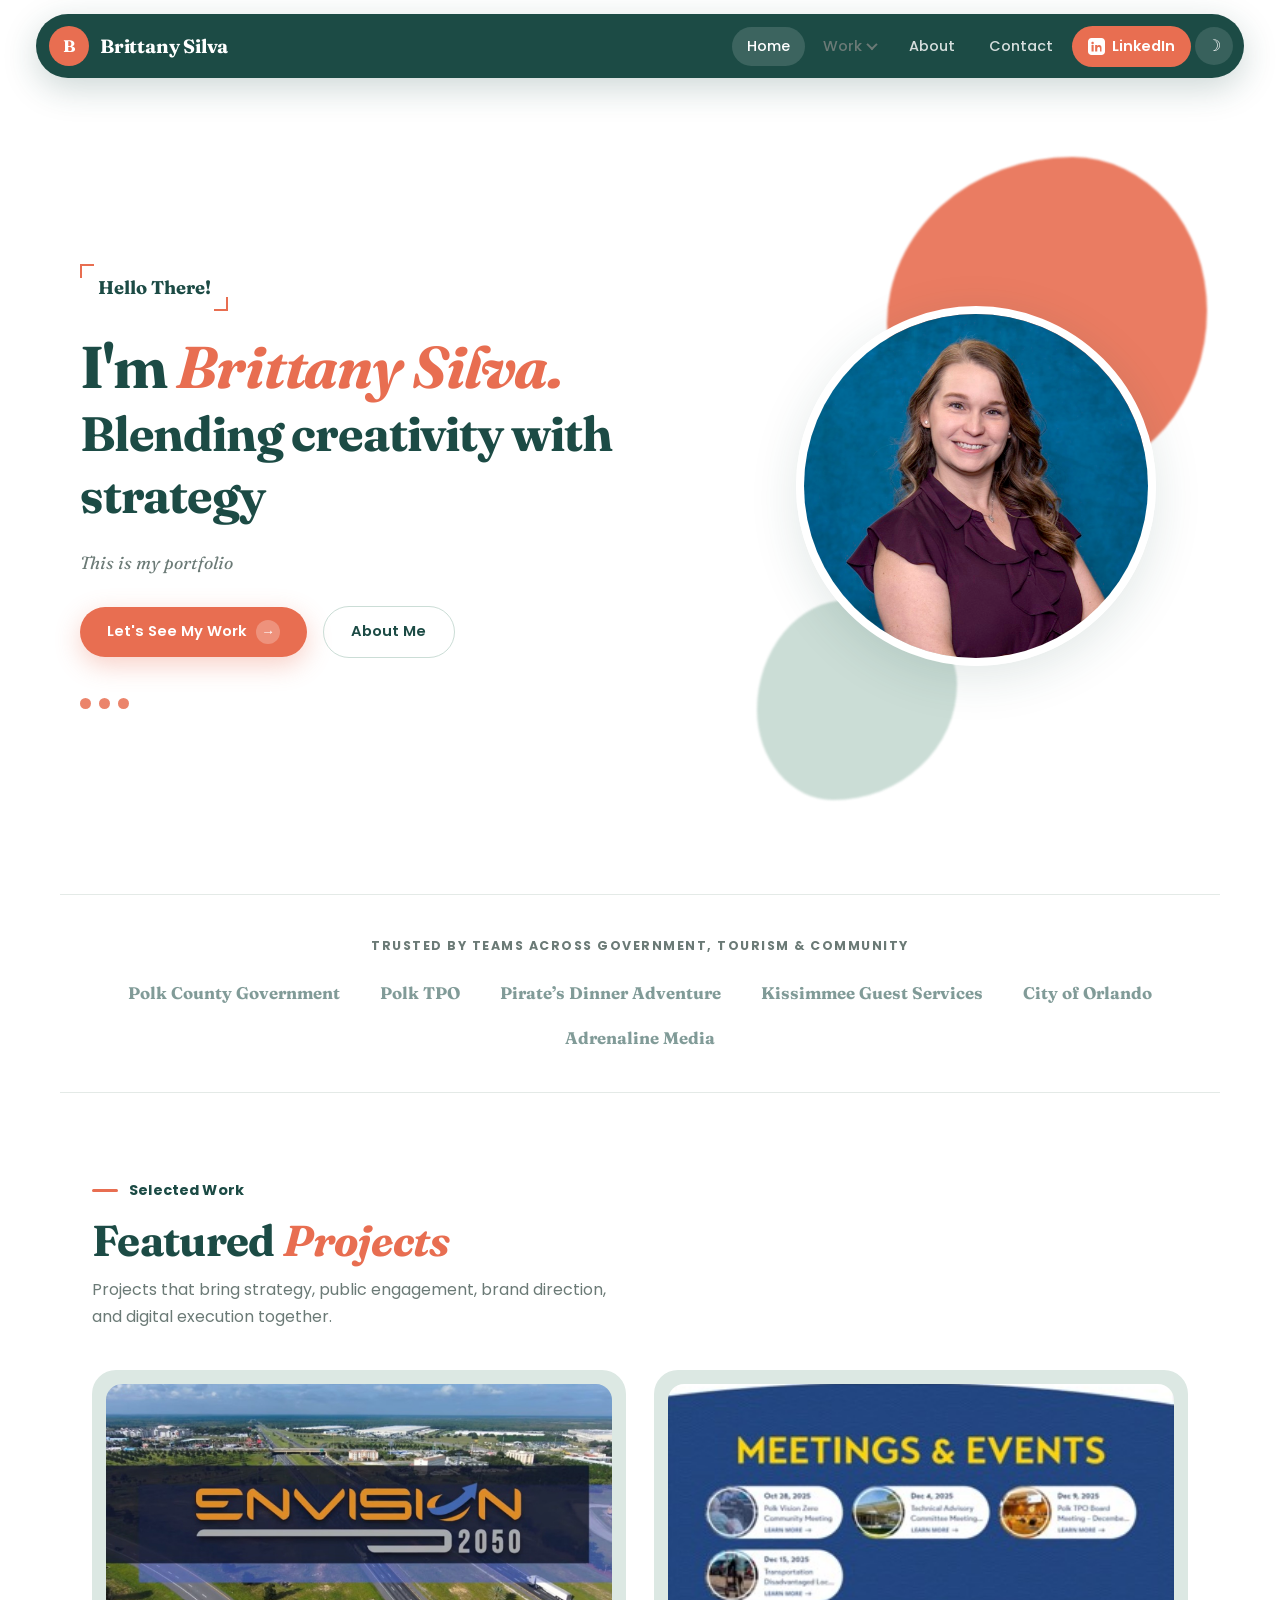
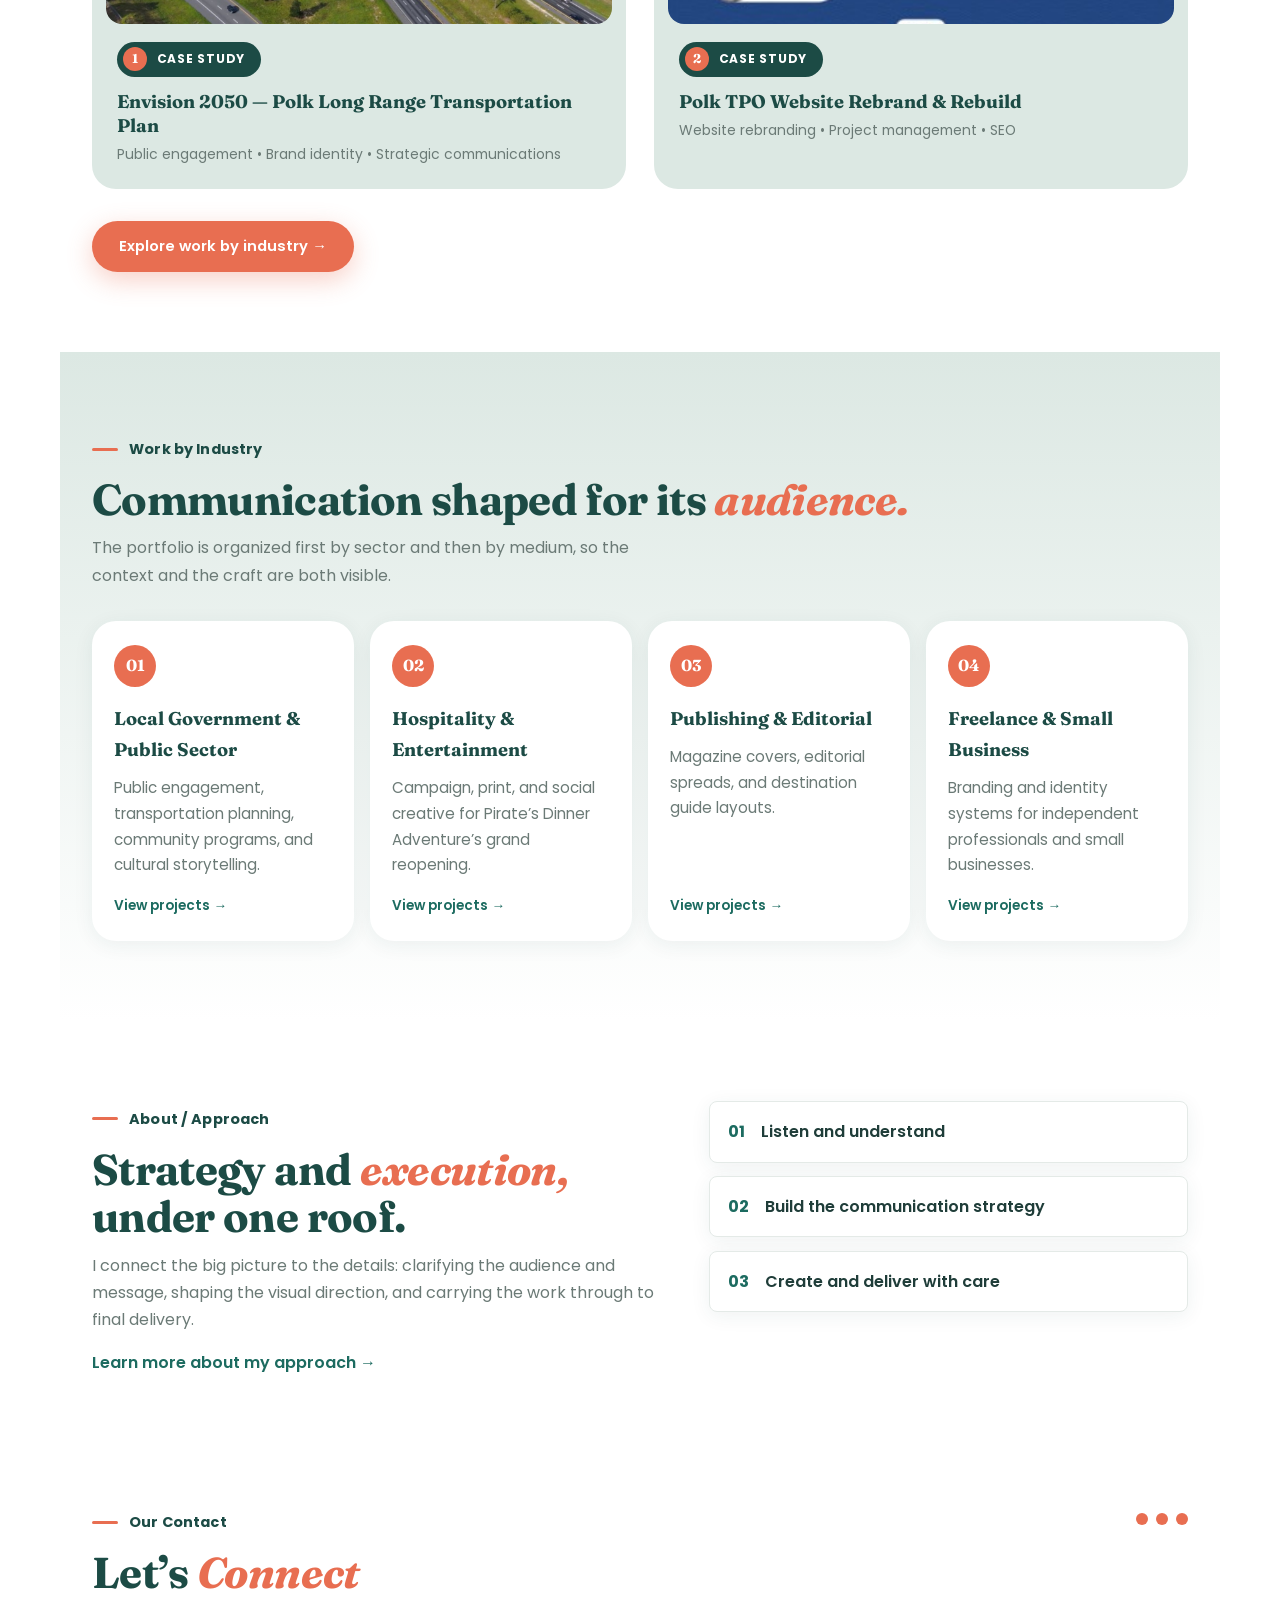
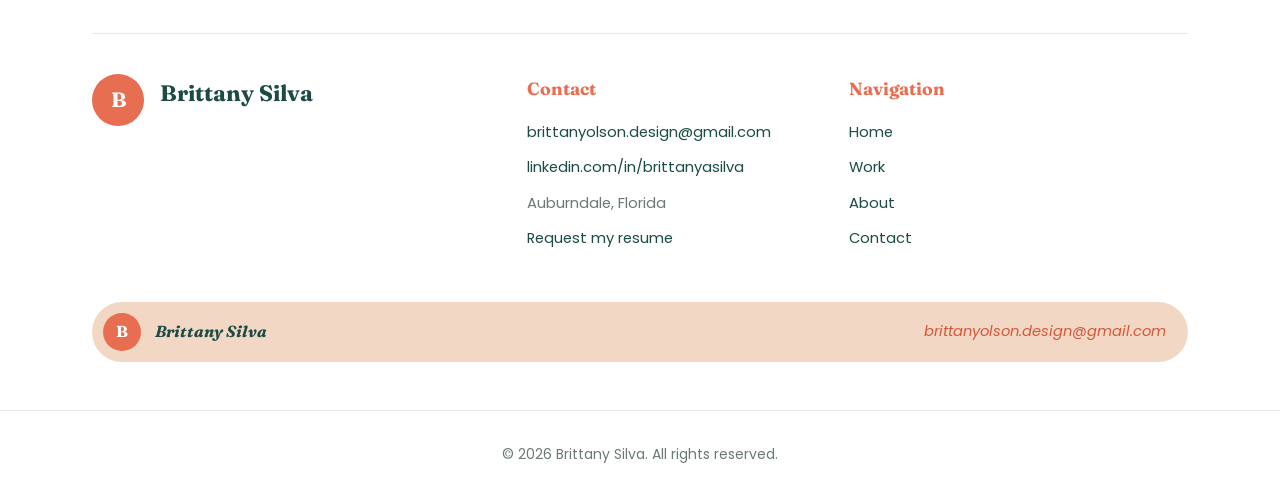
==== commit 43b61717: "updated website" ====
--- a/index.html
+++ b/index.html
@@ -54,8 +54,8 @@
     <div class="hero-text">
       <span class="hero-hello">Hello There!</span>
       <h1 class="hero-title">
-        <span class="hero-im">I'm</span> <em>Brittany Silva</em><br>
-        strategic communications<br>&amp; storytelling
+        <span class="hero-im">I'm</span> <em>Brittany Silva.</em><br>
+        <span class="hero-tagline">Blending creativity with strategy</span>
       </h1>
       <p class="hero-sub">This is my portfolio</p>
       <div class="hero-ctas">
@@ -179,8 +179,16 @@
           <span class="contact-avatar">B</span>
           <div>
             <h3>Brittany Silva</h3>
-            <p>Strategic communications leader and visual storyteller helping organizations turn complex ideas into clear, human-centered narratives.</p>
           </div>
+        </div>
+        <div class="contact-col">
+          <h4>Contact</h4>
+          <ul>
+            <li><a href="mailto:brittanyolson.design@gmail.com">brittanyolson.design@gmail.com</a></li>
+            <li><a href="https://www.linkedin.com/in/brittanyasilva/" target="_blank" rel="noopener">linkedin.com/in/brittanyasilva</a></li>
+            <li>Auburndale, Florida</li>
+            <li><a href="mailto:brittanyolson.design@gmail.com?subject=Resume%20Request">Request my resume</a></li>
+          </ul>
         </div>
         <div class="contact-col">
           <h4>Navigation</h4>
@@ -191,15 +199,6 @@
             <li><a href="#contact">Contact</a></li>
           </ul>
         </div>
-        <div class="contact-col">
-          <h4>Contact</h4>
-          <ul>
-            <li><a href="mailto:brittanyolson.design@gmail.com">brittanyolson.design@gmail.com</a></li>
-            <li><a href="https://www.linkedin.com/in/brittanyasilva/" target="_blank" rel="noopener">linkedin.com/in/brittanyasilva</a></li>
-            <li>Auburndale, Florida</li>
-            <li><a href="mailto:brittanyolson.design@gmail.com?subject=Resume%20Request">Request my resume</a></li>
-          </ul>
-        </div>
       </div>
       <div class="contact-handle">
         <span class="contact-handle-avatar">B</span>
--- a/style.css
+++ b/style.css
@@ -224,6 +224,7 @@
   margin-bottom: 1.5rem;
 }
 .hero-title .hero-im { font-weight: 700; }
+.hero-title .hero-tagline { font-size: 0.82em; }
 .hero-title em { font-style: italic; color: var(--accent2); }
 
 .hero-sub {
@@ -334,7 +335,7 @@
   position: absolute;
   z-index: 1;
   border-radius: var(--radius-blob);
-  filter: blur(2px);
+  filter: blur(1px);
   will-change: border-radius, transform;
 }
 .hero-blob-1 {
@@ -1105,6 +1106,30 @@
   box-shadow: var(--shadow-lg);
 }
 
+.project-video-grid {
+  display: grid;
+  grid-template-columns: repeat(auto-fit, minmax(320px, 1fr));
+  gap: 1.25rem;
+  margin-top: 1.25rem;
+}
+
+.project-video-embed {
+  position: relative;
+  padding-top: 56.25%;
+  border-radius: var(--radius-sm);
+  overflow: hidden;
+  box-shadow: var(--shadow);
+}
+
+.project-video-embed iframe {
+  position: absolute;
+  top: 0;
+  left: 0;
+  width: 100%;
+  height: 100%;
+  border: 0;
+}
+
 .back-link {
   display: inline-flex;
   align-items: center;
@@ -1135,12 +1160,54 @@
 
 #lightbox.open { display: flex; }
 
+.lightbox-content {
+  display: flex;
+  flex-direction: column;
+  align-items: center;
+  gap: 1.25rem;
+  max-width: 900px;
+  width: 100%;
+  max-height: 90dvh;
+}
+
 #lightbox img {
   max-width: 94%;
   max-height: 90dvh;
   border-radius: var(--radius-sm);
   box-shadow: 0 24px 72px rgba(0,0,0,0.6);
   animation: lbFadeIn 0.2s var(--ease) both;
+}
+
+#lightbox .lightbox-content img {
+  max-width: 100%;
+  max-height: 62dvh;
+}
+
+.lightbox-info {
+  text-align: center;
+  max-width: 640px;
+}
+
+.lightbox-info h3 {
+  font-family: "Fraunces", serif;
+  font-size: 1.3rem;
+  font-weight: 700;
+  color: #fff;
+  margin-bottom: 0.5rem;
+}
+
+.lightbox-info p {
+  color: rgba(255,255,255,0.72);
+  font-size: 0.95rem;
+  line-height: 1.55;
+}
+
+.lightbox-info .btn {
+  margin-top: 1.1rem;
+}
+
+.lightbox-info .btn[hidden] {
+  display: none;
 }
 
 @keyframes lbFadeIn {
@@ -1168,6 +1235,36 @@
 }
 
 #lightbox .close:hover { background: rgba(255,255,255,0.22); }
+
+.lb-nav {
+  position: absolute;
+  top: 50%;
+  transform: translateY(-50%);
+  color: #fff;
+  background: rgba(255,255,255,0.12);
+  border: none;
+  font-size: 1.4rem;
+  line-height: 1;
+  width: 48px;
+  height: 48px;
+  border-radius: 50%;
+  cursor: pointer;
+  display: flex;
+  align-items: center;
+  justify-content: center;
+  transition: background 0.15s, transform 0.15s;
+  z-index: 1;
+}
+
+.lb-nav:hover { background: rgba(255,255,255,0.22); }
+.lb-nav[hidden] { display: none; }
+.lb-prev { left: 1rem; }
+.lb-next { right: 1rem; }
+
+@media (min-width: 640px) {
+  .lb-prev { left: 1.5rem; }
+  .lb-next { right: 1.5rem; }
+}
 
 /* ============================================================
    SCROLL REVEAL
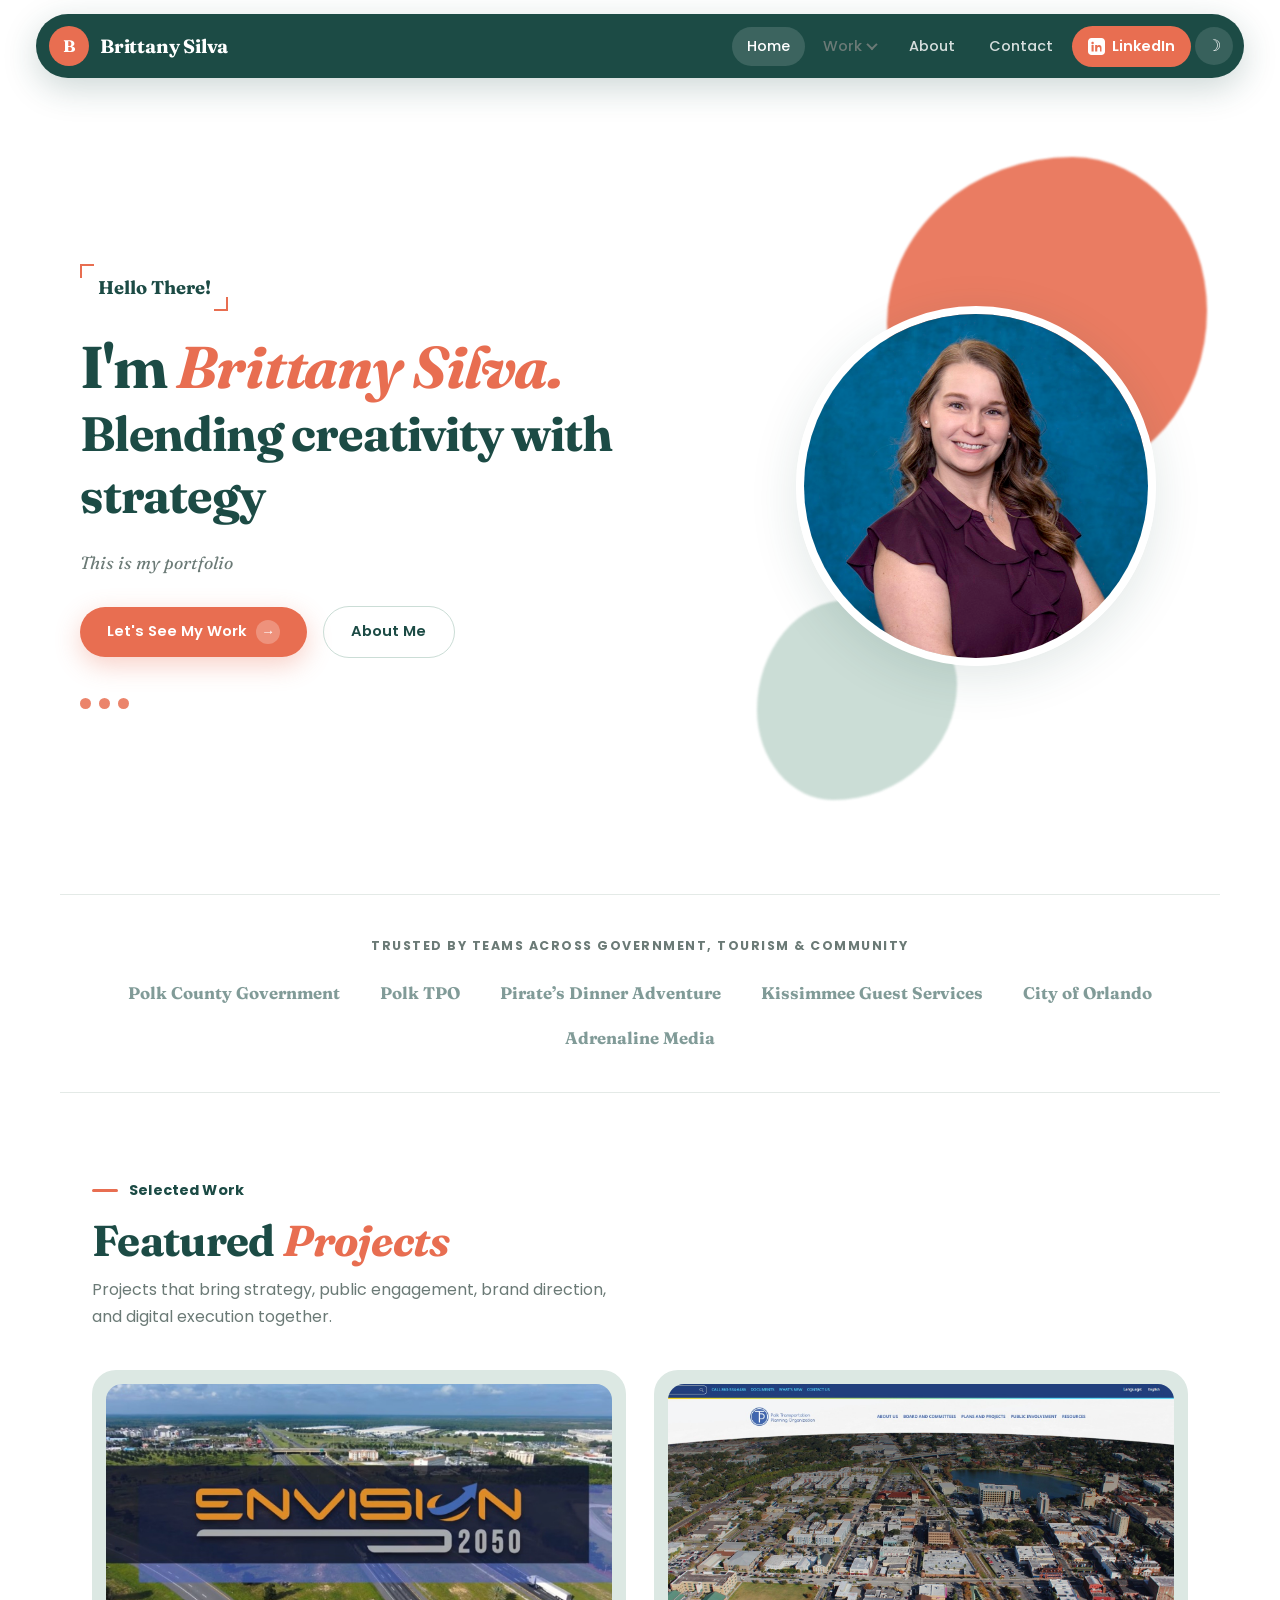
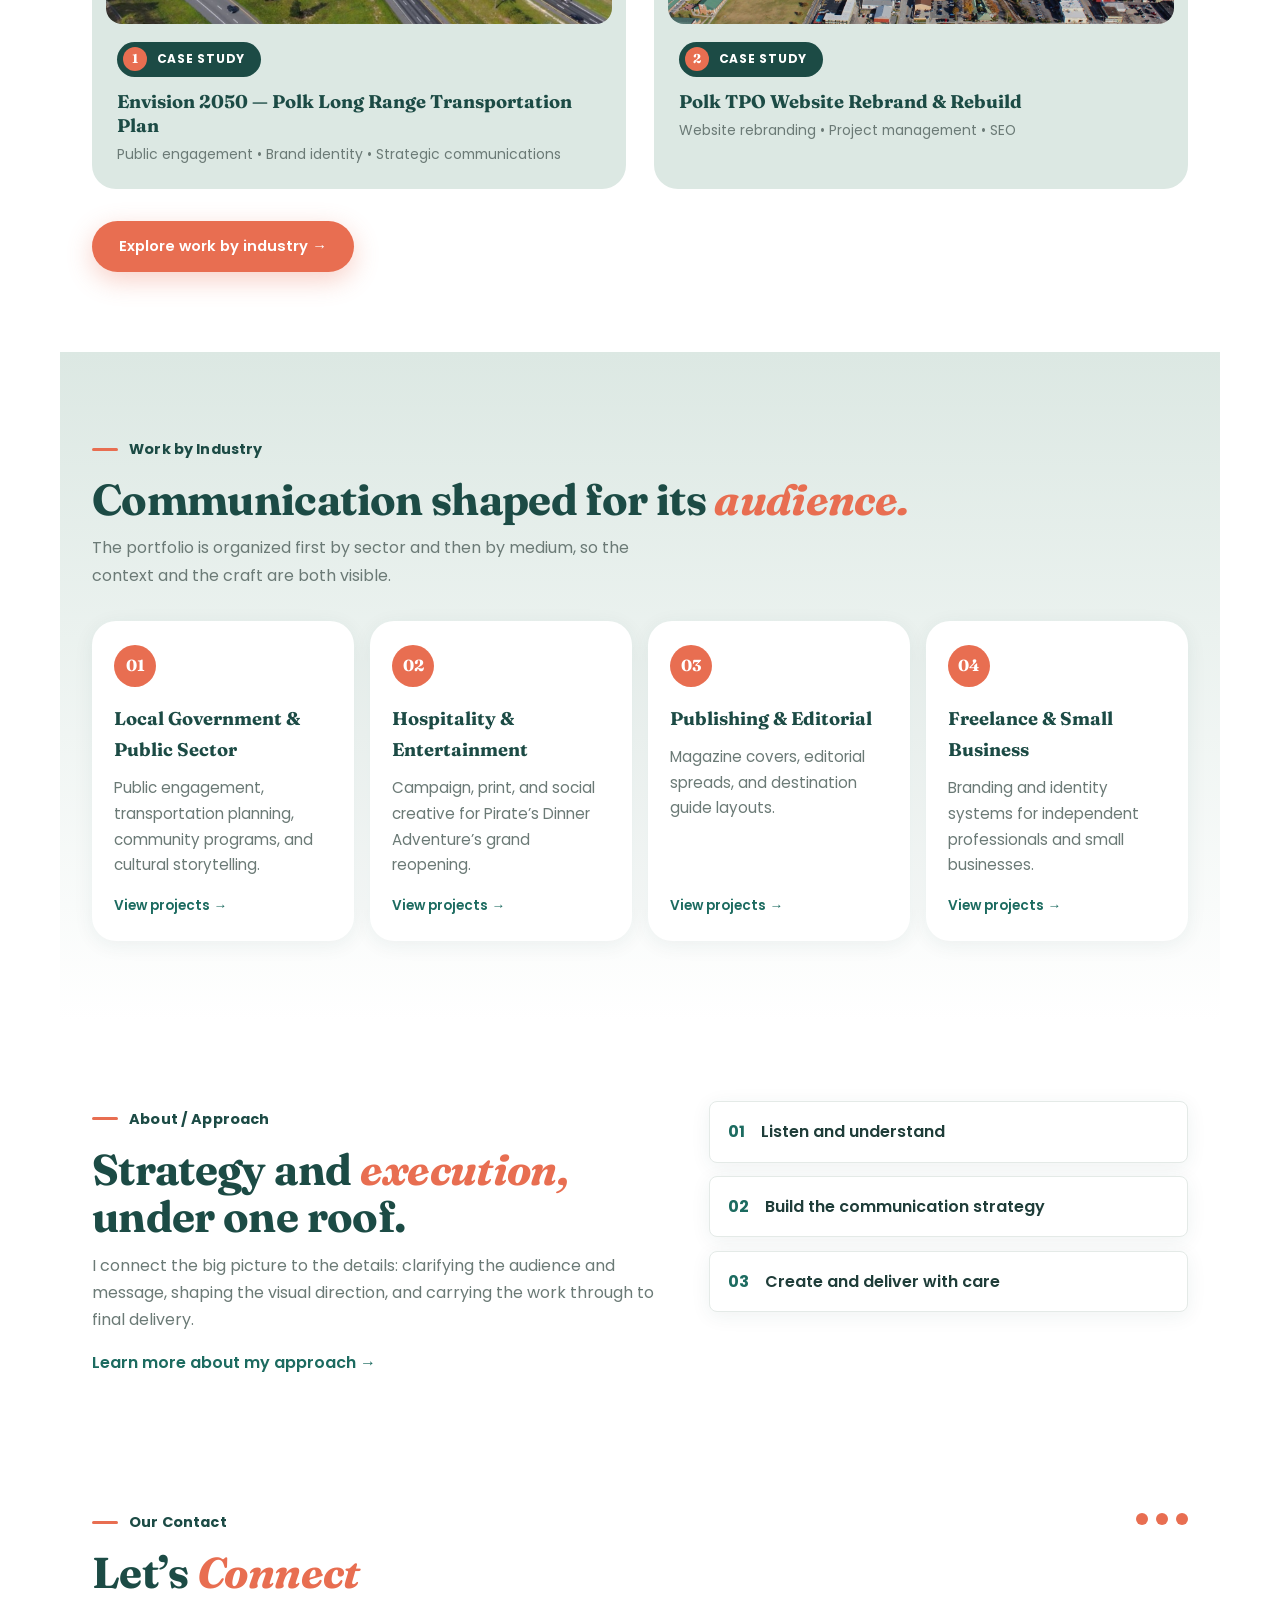
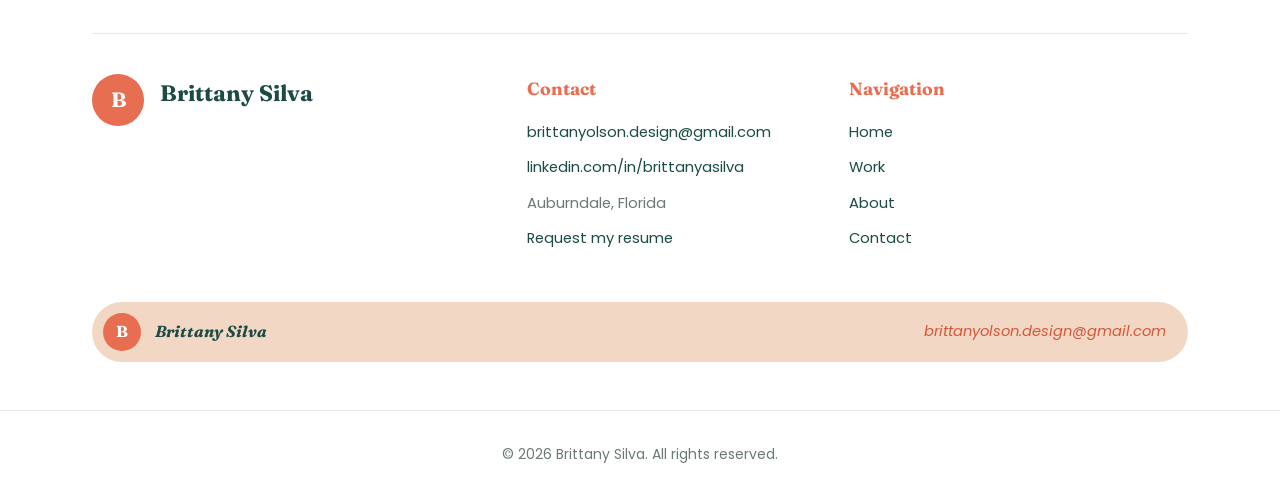
==== commit dd3d8ada: "Update portfolio pages with new TPO website case study images and video embeds" ====
--- a/index.html
+++ b/index.html
@@ -102,7 +102,7 @@
         </a>
 
         <a href="pages/PolkTPOWebsite.html" class="card reveal reveal-delay-1">
-          <div class="card-media"><img src="assets/portfolio/case-tpo/tpohomepage.jpg" alt="Polk TPO Website"></div>
+          <div class="card-media"><img src="assets/portfolio/case-tpo/TOP_TPO-website.jpg" alt="Polk TPO Website"></div>
           <div class="card-info">
             <span class="card-num"><i>2</i>Case Study</span>
             <h3>Polk TPO Website Rebrand &amp; Rebuild</h3>
--- a/style.css
+++ b/style.css
@@ -1091,19 +1091,49 @@
   gap: 1.25rem;
 }
 
+.project-gallery-grid figure {
+  position: relative;
+  margin: 0;
+  overflow: hidden;
+  border-radius: var(--radius-sm);
+  box-shadow: var(--shadow);
+  cursor: zoom-in;
+  transition: transform 0.3s var(--ease), box-shadow 0.3s var(--ease);
+}
+
+.project-gallery-grid figure:hover,
+.project-gallery-grid figure:focus-visible {
+  transform: translateY(-4px);
+  box-shadow: var(--shadow-lg);
+  outline: none;
+}
+
 .project-gallery-grid img {
   width: 100%;
   height: 220px;
   object-fit: cover;
-  border-radius: var(--radius-sm);
-  box-shadow: var(--shadow);
+  display: block;
   cursor: zoom-in;
-  transition: transform 0.3s var(--ease), box-shadow 0.3s var(--ease);
-}
-
-.project-gallery-grid img:hover {
-  transform: scale(1.02);
-  box-shadow: var(--shadow-lg);
+}
+
+.project-gallery-grid figcaption {
+  position: absolute;
+  left: 0; right: 0; bottom: 0;
+  padding: 1.4rem 0.85rem 0.7rem;
+  font-size: 0.82rem;
+  font-weight: 600;
+  color: #fff;
+  line-height: 1.4;
+  background: linear-gradient(to top, rgba(20,49,47,0.92), rgba(20,49,47,0));
+  opacity: 0;
+  transform: translateY(8px);
+  transition: opacity 0.22s var(--ease), transform 0.22s var(--ease);
+}
+
+.project-gallery-grid figure:hover figcaption,
+.project-gallery-grid figure:focus-visible figcaption {
+  opacity: 1;
+  transform: translateY(0);
 }
 
 .project-video-grid {
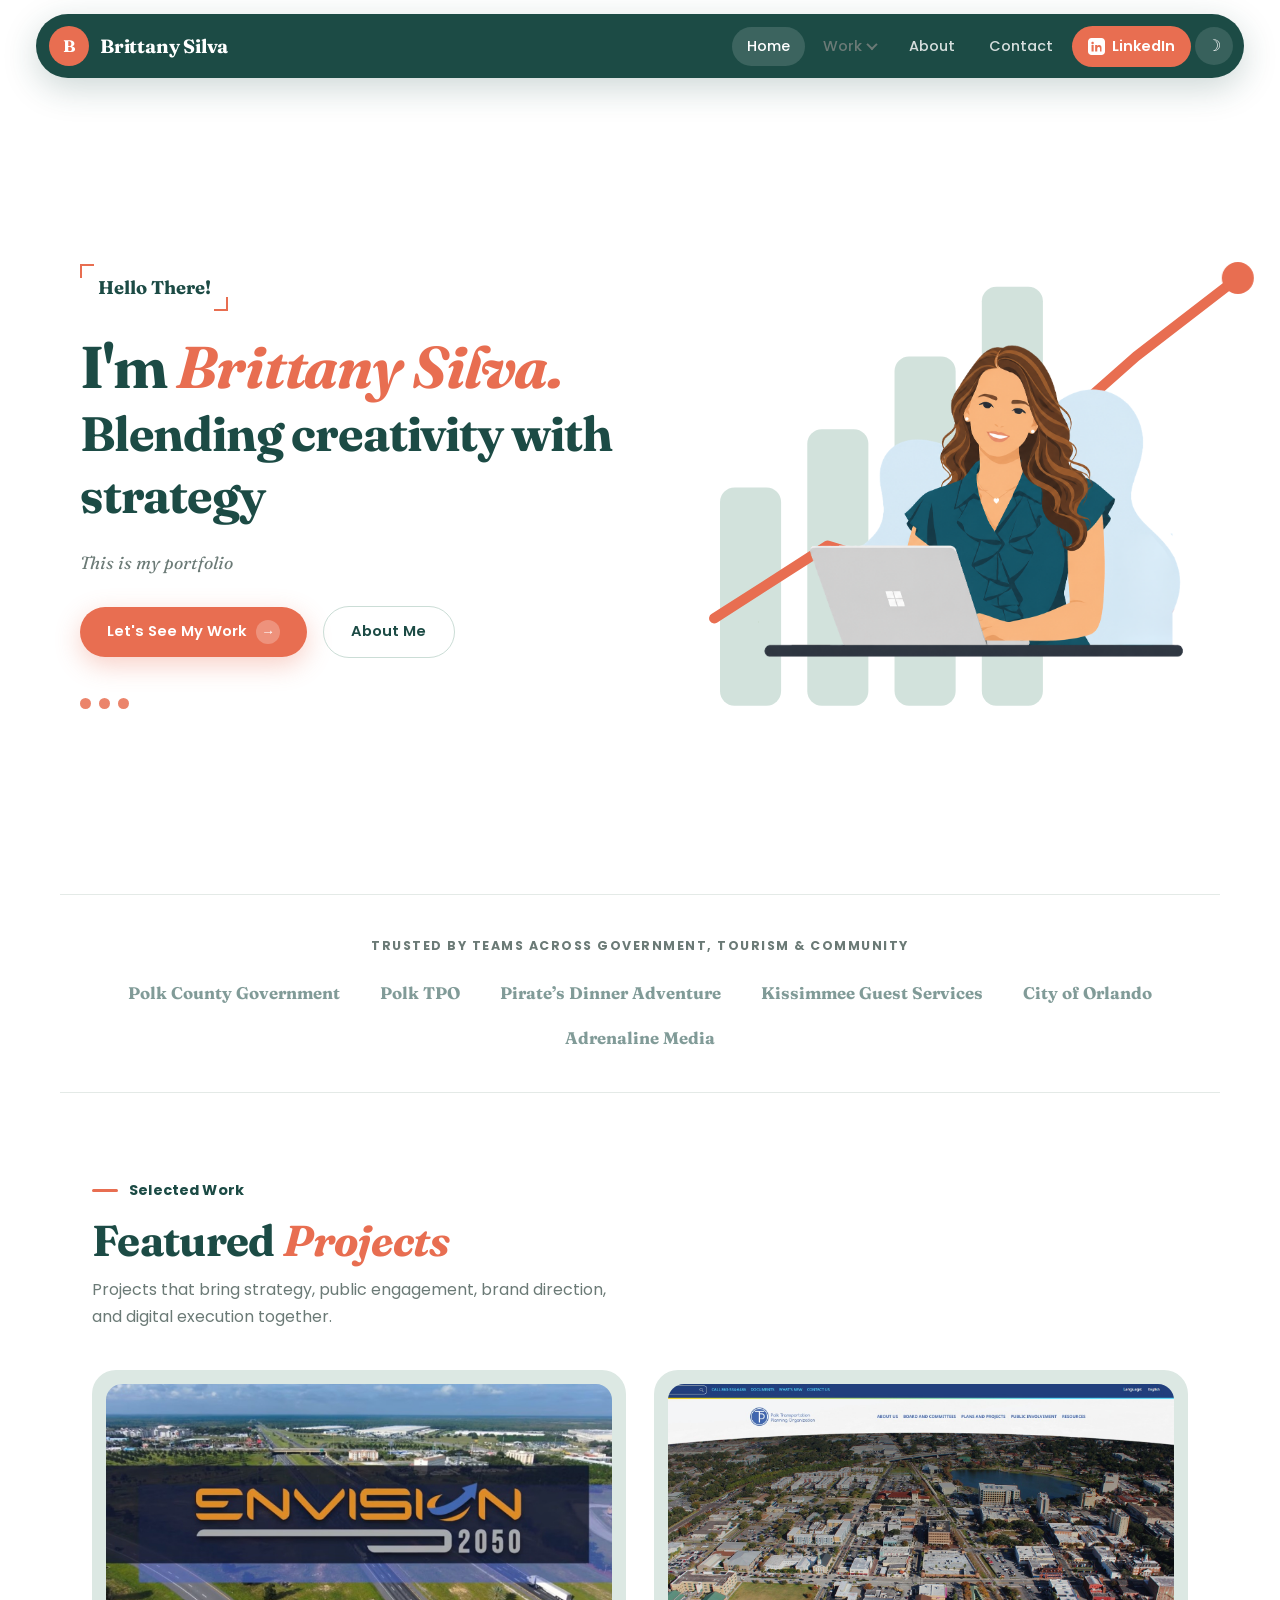
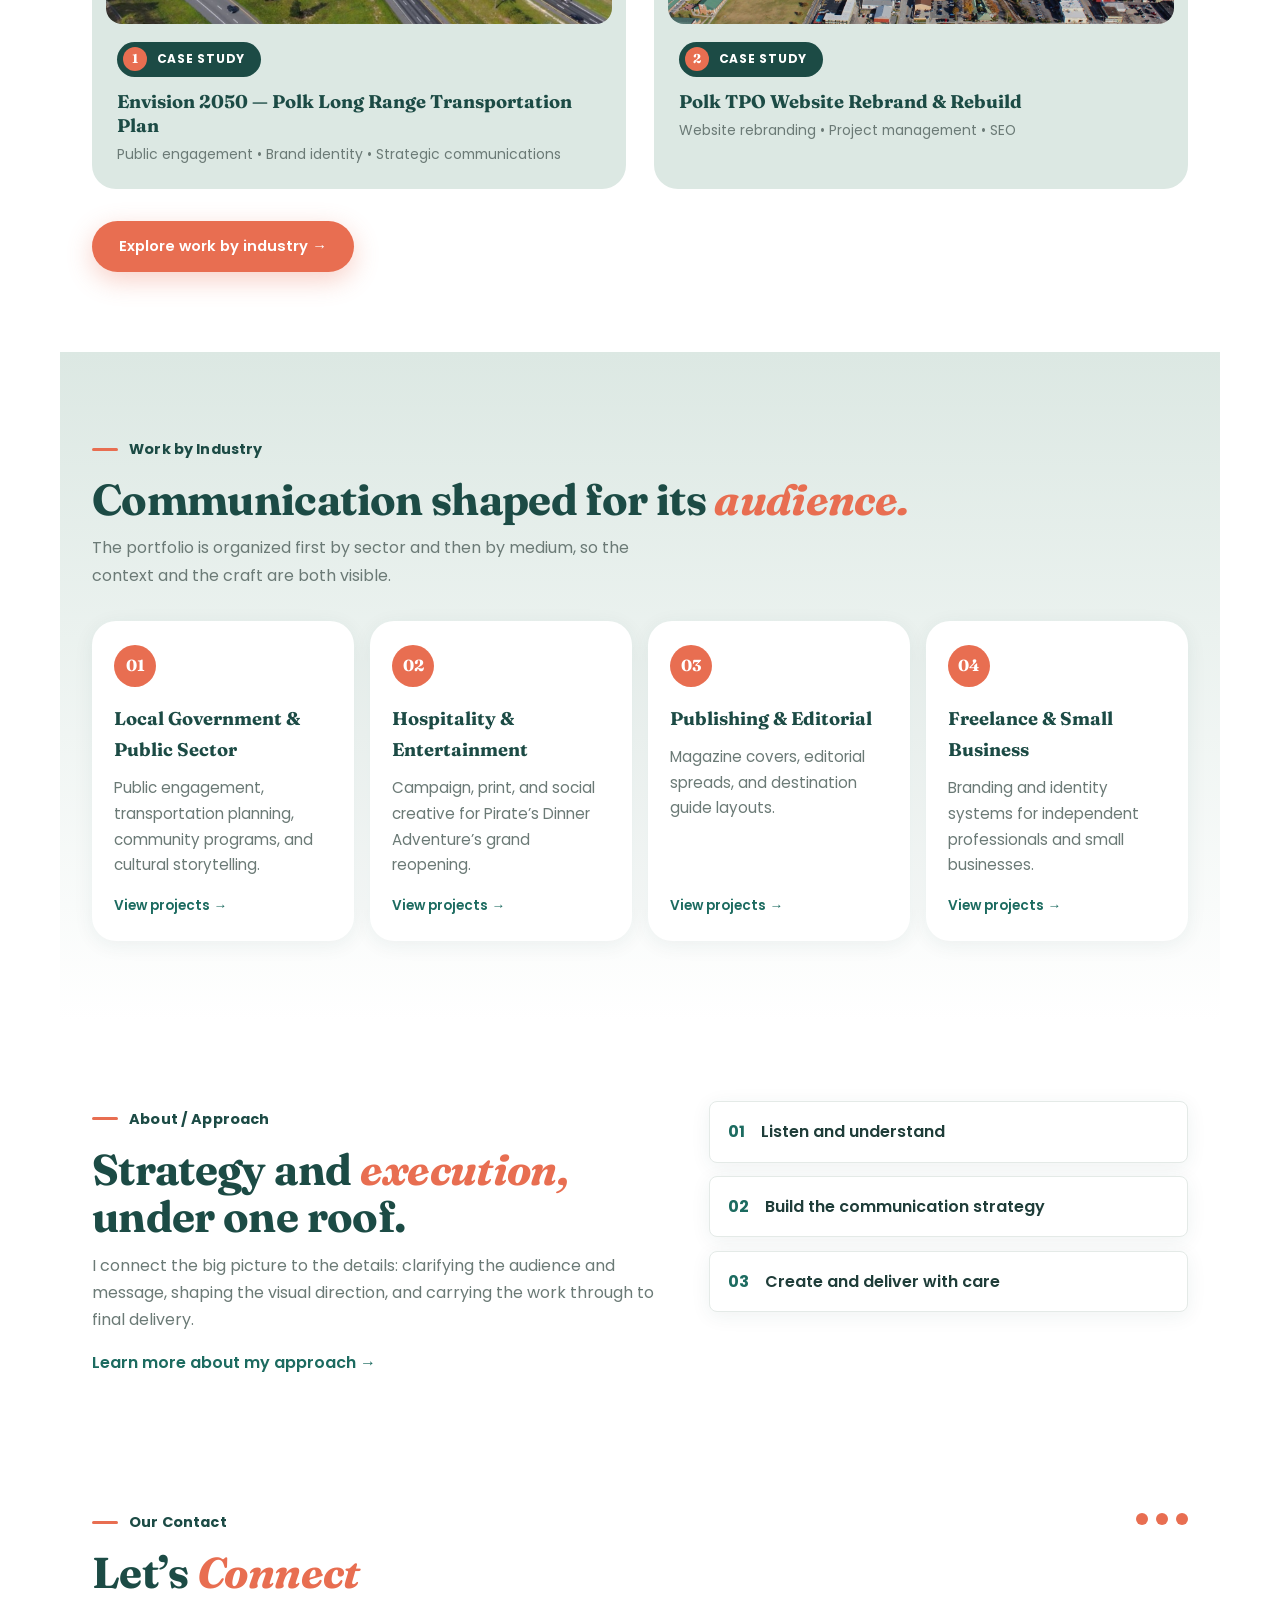
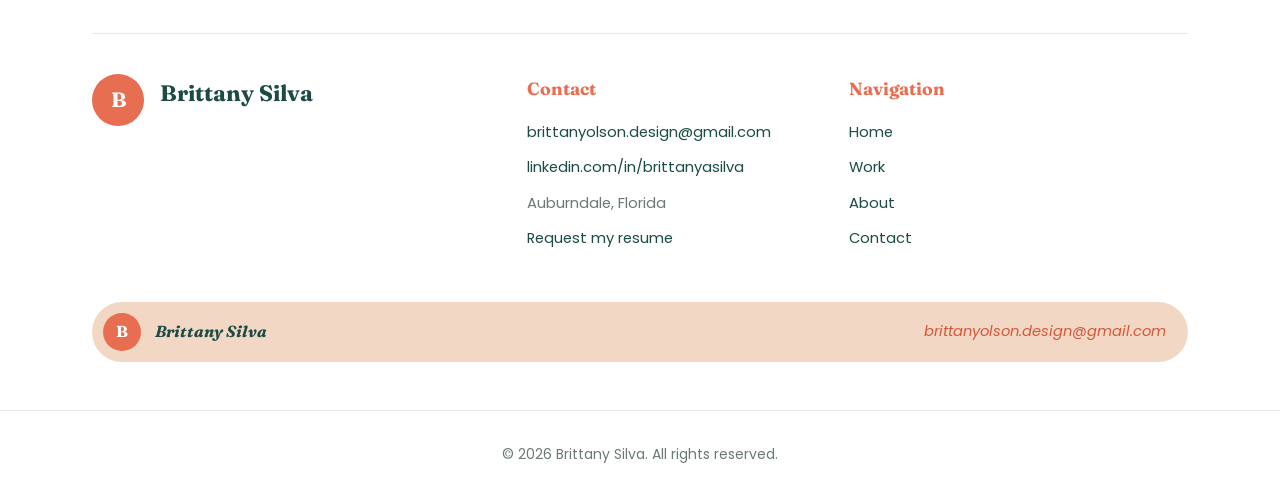
==== commit c79b548a: "I approve the changes to the home page and addition of videos" ====
--- a/index.html
+++ b/index.html
@@ -67,9 +67,17 @@
       <span class="hero-dots" aria-hidden="true"><i></i><i></i><i></i></span>
     </div>
     <div class="hero-image">
-      <span class="hero-blob hero-blob-1" aria-hidden="true"></span>
-      <span class="hero-blob hero-blob-2" aria-hidden="true"></span>
-      <img src="assets/headshots/brittany-headshot.jpg" alt="Brittany Silva">
+      <svg class="hero-dataviz" viewBox="0 0 440 440" fill="none" aria-hidden="true" xmlns="http://www.w3.org/2000/svg">
+        <g class="dv-bars">
+          <rect class="dv-bar" x="44"  y="210" width="42" height="150" rx="10"/>
+          <rect class="dv-bar" x="104" y="170" width="42" height="190" rx="10"/>
+          <rect class="dv-bar" x="164" y="120" width="42" height="240" rx="10"/>
+          <rect class="dv-bar" x="224" y="72"  width="42" height="288" rx="10"/>
+        </g>
+        <polyline class="dv-line" points="40,300 118,250 190,272 262,180 330,120 400,66"/>
+        <circle class="dv-dot" cx="400" cy="66" r="11"/>
+      </svg>
+      <img src="assets/headshots/Brittany-Silva-headshot-illustration.png" alt="Brittany Silva">
     </div>
   </section>
 
--- a/style.css
+++ b/style.css
@@ -108,6 +108,7 @@
   font-family: "Fraunces", serif;
   font-size: 1.2rem;
   font-weight: 700;
+  line-height: 1.2;
   color: #fff;
   letter-spacing: -0.01em;
 }
@@ -323,51 +324,80 @@
   position: relative;
   z-index: 2;
   width: 100%;
-  max-width: 360px;
-  aspect-ratio: 1 / 1;
-  object-fit: cover;
-  object-position: top center;
-  border-radius: 50%;
-  border: 8px solid #fff;
-  box-shadow: var(--shadow-lg);
-}
-.hero-blob {
+  max-width: 540px;
+  height: auto;
+}
+/* Ambient data-viz behind the headshot: a trend line drawing up to a pulsing
+   data point, with gently "breathing" bars. Signals the analytics side. */
+.hero-dataviz {
   position: absolute;
   z-index: 1;
-  border-radius: var(--radius-blob);
-  filter: blur(1px);
-  will-change: border-radius, transform;
-}
-.hero-blob-1 {
-  width: 320px; height: 320px;
-  background: var(--accent2);
-  opacity: 0.9;
-  top: 8%; right: 12%;
-  border-radius: 58% 42% 45% 55% / 52% 48% 52% 48%;
-  animation: blobMorph 14s ease-in-out infinite,
-             blobFloat 9s ease-in-out infinite;
-}
-.hero-blob-2 {
-  width: 200px; height: 200px;
-  background: var(--mint-deep);
-  bottom: 10%; left: 14%;
-  border-radius: 46% 54% 62% 38% / 55% 42% 58% 45%;
-  animation: blobMorphAlt 16s ease-in-out infinite,
-             blobFloat 11s ease-in-out infinite reverse;
-}
-
-@keyframes blobMorph {
-  0%, 100% { border-radius: 58% 42% 45% 55% / 52% 48% 52% 48%; }
-  33%      { border-radius: 45% 55% 62% 38% / 58% 42% 58% 42%; }
-  66%      { border-radius: 62% 38% 48% 52% / 42% 58% 42% 58%; }
-}
-@keyframes blobMorphAlt {
-  0%, 100% { border-radius: 46% 54% 62% 38% / 55% 42% 58% 45%; }
-  50%      { border-radius: 60% 40% 42% 58% / 45% 60% 40% 55%; }
-}
-@keyframes blobFloat {
-  0%, 100% { transform: translateY(0) translateX(0); }
-  50%      { transform: translateY(-16px) translateX(8px); }
+  left: 50%;
+  top: 52%;
+  transform: translate(-50%, -50%);
+  width: 118%;
+  max-width: 640px;
+  height: auto;
+  pointer-events: none;
+  animation: dvFloat 12s ease-in-out infinite;
+}
+
+.dv-bar {
+  fill: var(--mint-deep);
+  fill-opacity: 0.85;
+  transform-box: fill-box;
+  transform-origin: center bottom;
+  animation: dvBar 6s ease-in-out infinite;
+}
+.dv-bar:nth-of-type(1) { animation-delay: 0s;    }
+.dv-bar:nth-of-type(2) { animation-delay: 0.5s;  }
+.dv-bar:nth-of-type(3) { animation-delay: 1s;    }
+.dv-bar:nth-of-type(4) { animation-delay: 1.5s;  }
+
+.dv-line {
+  fill: none;
+  stroke: var(--accent2);
+  stroke-width: 7;
+  stroke-linecap: round;
+  stroke-linejoin: round;
+  stroke-dasharray: 760;
+  stroke-dashoffset: 760;
+  animation: dvDraw 3.4s var(--ease) forwards;
+}
+
+.dv-dot {
+  fill: var(--accent2);
+  transform-box: fill-box;
+  transform-origin: center;
+  opacity: 0;
+  animation: dvDotIn 0.4s var(--ease) 3s forwards,
+             dvPulse 2.6s ease-in-out 3.4s infinite;
+}
+
+@keyframes dvBar {
+  0%, 100% { transform: scaleY(0.82); }
+  50%      { transform: scaleY(1); }
+}
+@keyframes dvDraw {
+  to { stroke-dashoffset: 0; }
+}
+@keyframes dvDotIn {
+  from { opacity: 0; }
+  to   { opacity: 1; }
+}
+@keyframes dvPulse {
+  0%, 100% { transform: scale(1);    opacity: 1;   }
+  50%      { transform: scale(1.35); opacity: 0.65; }
+}
+@keyframes dvFloat {
+  0%, 100% { transform: translate(-50%, -50%); }
+  50%      { transform: translate(-50%, calc(-50% - 14px)); }
+}
+
+@media (prefers-reduced-motion: reduce) {
+  .hero-dataviz, .dv-bar, .dv-dot { animation: none; }
+  .dv-line { animation: none; stroke-dashoffset: 0; }
+  .dv-dot { opacity: 1; }
 }
 
 /* ============================================================
@@ -651,6 +681,21 @@
   display: flex;
   align-items: center;
   justify-content: center;
+}
+
+/* Morphing blob keyframes (shared by the About-page decorative blobs). */
+@keyframes blobMorph {
+  0%, 100% { border-radius: 58% 42% 45% 55% / 52% 48% 52% 48%; }
+  33%      { border-radius: 45% 55% 62% 38% / 58% 42% 58% 42%; }
+  66%      { border-radius: 62% 38% 48% 52% / 42% 58% 42% 58%; }
+}
+@keyframes blobMorphAlt {
+  0%, 100% { border-radius: 46% 54% 62% 38% / 55% 42% 58% 45%; }
+  50%      { border-radius: 60% 40% 42% 58% / 45% 60% 40% 55%; }
+}
+@keyframes blobFloat {
+  0%, 100% { transform: translateY(0) translateX(0); }
+  50%      { transform: translateY(-16px) translateX(8px); }
 }
 
 .about-blob {
@@ -1352,13 +1397,11 @@
   .hero-image {
     padding: 0 2rem;
     justify-content: center;
-    height: 360px;
   }
 
   .hero-image img {
-    height: 100%;
-    max-width: 280px;
-    border-radius: var(--radius) var(--radius) 0 0;
+    height: auto;
+    max-width: 340px;
   }
 
   .contact-inner {
@@ -1389,9 +1432,13 @@
 }
 
 @media (max-width: 640px) {
-  :root { --nav-h: 60px; }
-
-  .nav { padding: 0 1.25rem; }
+  :root { --nav-h: 64px; }
+
+  .nav {
+    height: auto;
+    min-height: calc(var(--nav-h) - 20px);
+    padding: 0.35rem 1.25rem;
+  }
   .logo { font-size: 1.2rem; }
 
   .nav-links {
@@ -1406,19 +1453,25 @@
     gap: 0.25rem;
     border-bottom: 1px solid var(--border);
     transform: translateY(-110%);
-    transition: transform 0.28s var(--ease);
+    opacity: 0;
+    visibility: hidden;
+    transition: transform 0.28s var(--ease), opacity 0.28s var(--ease), visibility 0s linear 0.28s;
     box-shadow: 0 8px 24px rgba(0,0,0,0.1);
     z-index: 99;
   }
 
-  .nav-links.open { transform: translateY(0); }
+  .nav-links.open {
+    transform: translateY(0);
+    opacity: 1;
+    visibility: visible;
+    transition: transform 0.28s var(--ease), opacity 0.28s var(--ease), visibility 0s;
+  }
   .nav-links a { padding: 0.65rem 1rem; border-radius: var(--radius-sm); }
   .nav-toggle { display: flex; }
 
   .hero-text { padding: 3rem 1.5rem 1.5rem; }
 
-  .hero-image { height: 300px; }
-  .hero-image img { max-width: 240px; height: 100%; }
+  .hero-image img { max-width: 280px; height: auto; }
 
   .section { padding: 3.5rem 1.25rem; }
 
@@ -1900,6 +1953,34 @@
 .gallery-item.pdf-card { cursor: pointer; }
 .gallery-item.pdf-card img { object-fit: contain; padding: 0.5rem; background: #fff; }
 
+/* Inline video card: plays in place rather than opening the lightbox. */
+.gallery-item.gallery-video { cursor: default; }
+.gallery-item.gallery-video:hover,
+.gallery-item.gallery-video:focus-within {
+  transform: none;
+  box-shadow: var(--shadow);
+}
+.gallery-video-embed {
+  position: relative;
+  padding-top: 56.25%;
+}
+.gallery-video-embed iframe {
+  position: absolute;
+  inset: 0;
+  width: 100%;
+  height: 100%;
+  border: 0;
+  display: block;
+}
+.gallery-item.gallery-video figcaption {
+  position: static;
+  opacity: 1;
+  transform: none;
+  background: none;
+  color: var(--text);
+  padding: 0.7rem 0.85rem 0.9rem;
+}
+
 .pdf-badge {
   position: absolute;
   top: 0.6rem;
@@ -1932,21 +2013,41 @@
     gap: 0.25rem;
     border-bottom: 1px solid var(--border);
     transform: translateY(-110%);
-    transition: transform 0.28s var(--ease);
+    opacity: 0;
+    visibility: hidden;
+    transition: transform 0.28s var(--ease), opacity 0.28s var(--ease), visibility 0s linear 0.28s;
     box-shadow: 0 8px 24px rgba(0,0,0,0.1);
     z-index: 99;
   }
 
-  .nav-links.open { transform: translateY(0); }
+  .nav-links.open {
+    transform: translateY(0);
+    opacity: 1;
+    visibility: visible;
+    transition: transform 0.28s var(--ease), opacity 0.28s var(--ease), visibility 0s;
+  }
   .nav-links a,
   .work-trigger {
     padding: 0.65rem 1rem;
     border-radius: var(--radius-sm);
   }
 
+  .nav-links a { color: var(--text); }
+  .nav-links a:hover,
+  .nav-links a.active {
+    color: var(--accent);
+    background: var(--accent-tint);
+  }
+  .nav-links a.linkedin { color: #fff; }
+  .nav-links a.linkedin:hover { color: #fff; }
+
+  .nav-links .theme-toggle { color: var(--text); background: var(--accent-tint); }
+  .nav-links .theme-toggle:hover { background: var(--mint); }
+
   .work-menu { display: block; }
 
-  .work-panel {
+  .work-panel,
+  .work-menu[open] .work-panel {
     position: static;
     transform: none;
     width: auto;
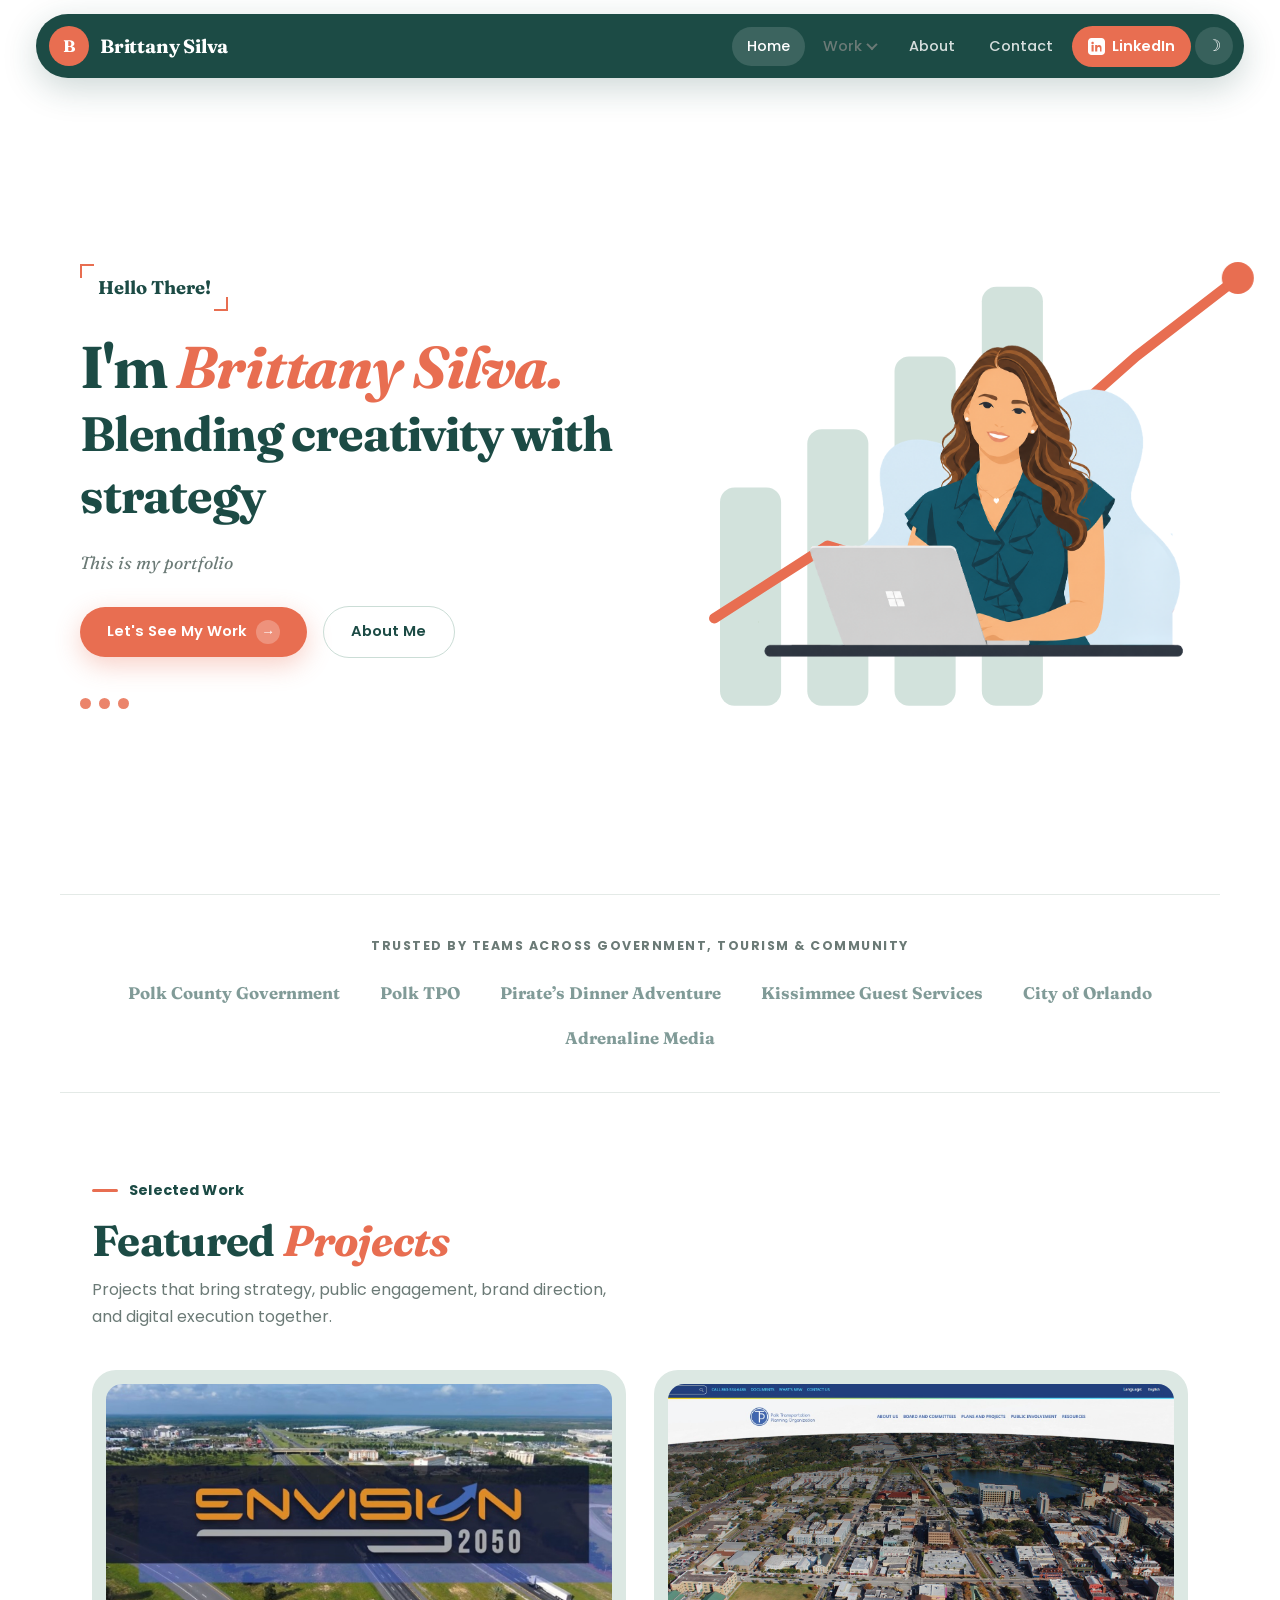
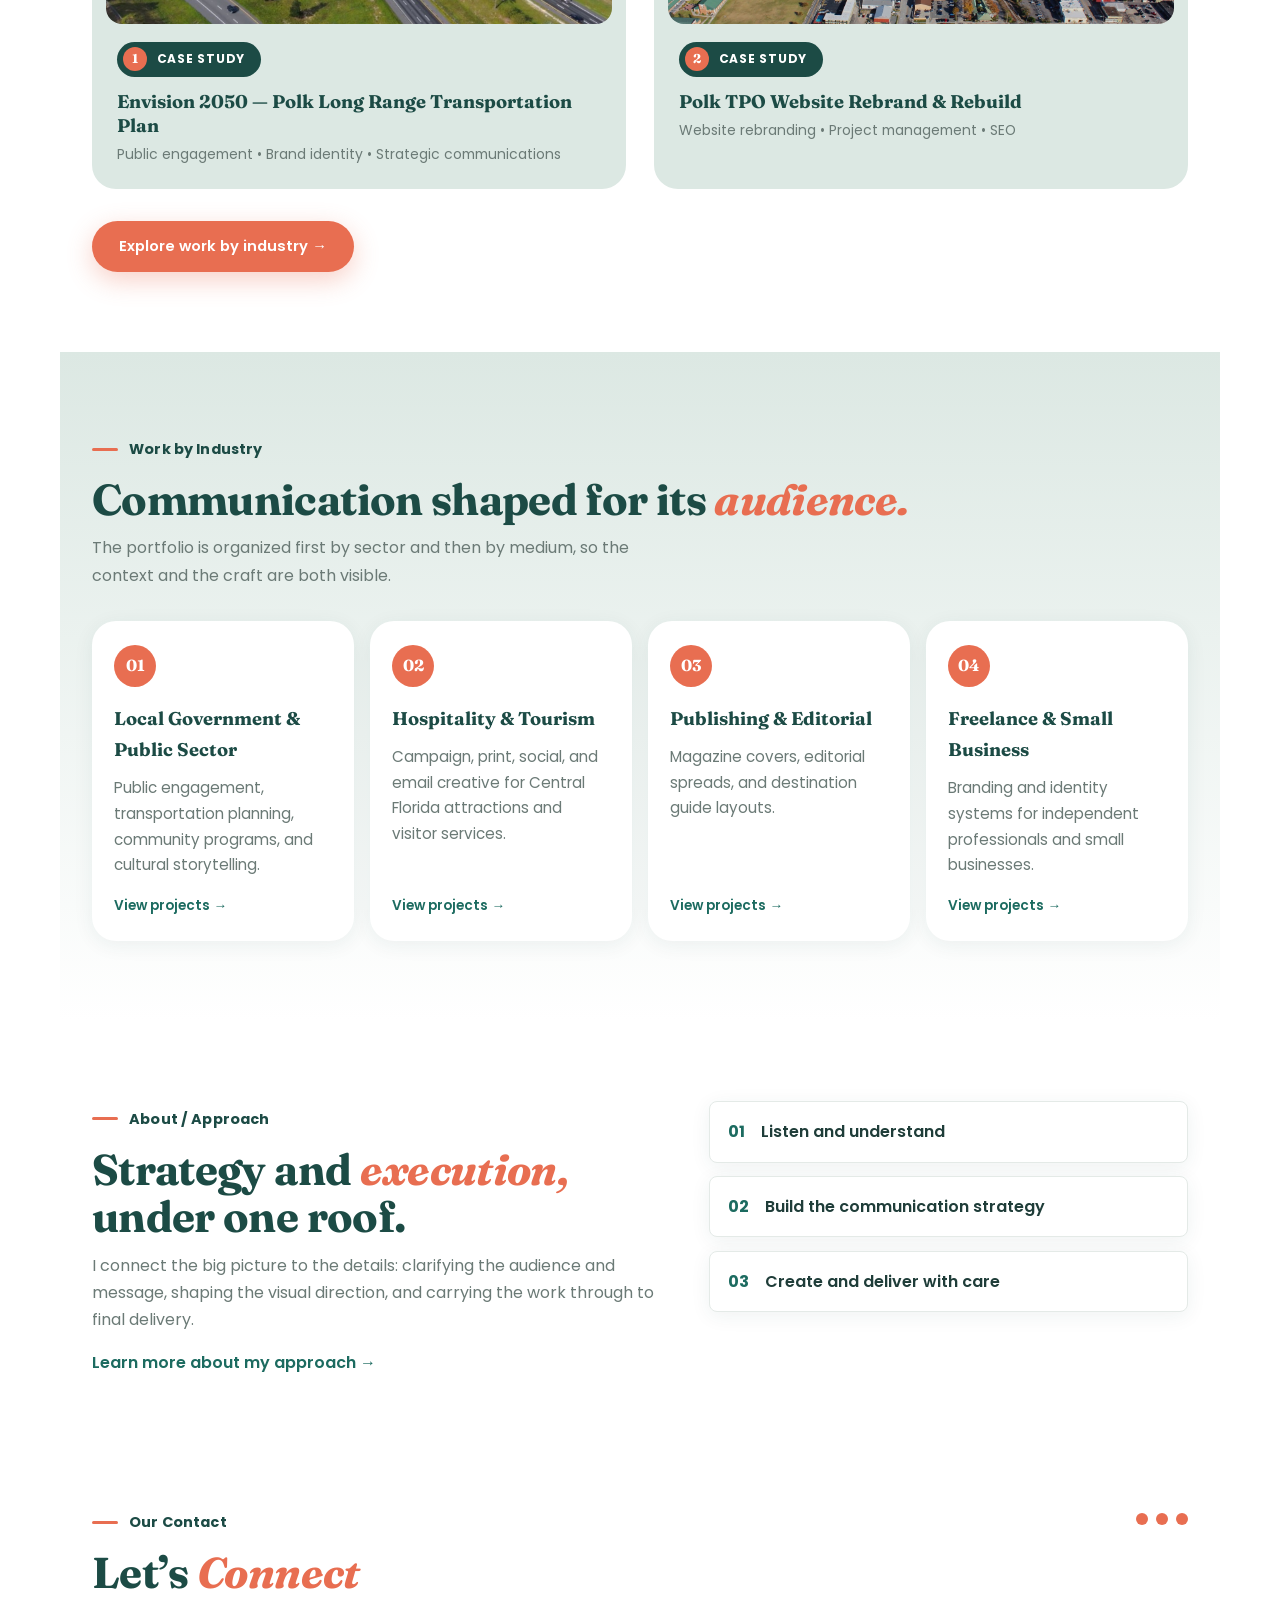
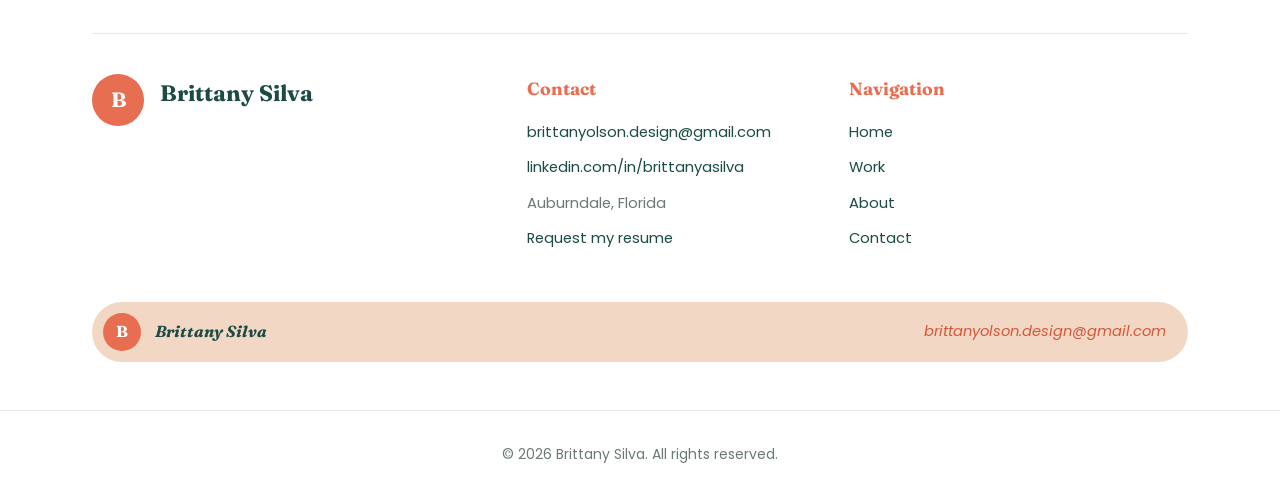
==== commit bb778789: "Changes made to Government and Hospitality portfolio pages, including new images and updates to the " ====
--- a/index.html
+++ b/index.html
@@ -33,7 +33,7 @@
         <div class="work-panel">
           <p class="work-panel-label">Work by industry</p>
           <a href="pages/portfolio.html#public-sector"><strong>Local Government &amp; Public Sector</strong><span>Public engagement &amp; civic communications</span></a>
-          <a href="pages/portfolio.html#hospitality"><strong>Hospitality &amp; Entertainment</strong><span>Event marketing &amp; brand experiences</span></a>
+          <a href="pages/portfolio.html#hospitality"><strong>Hospitality &amp; Tourism</strong><span>Attraction marketing &amp; brand experiences</span></a>
           <a href="pages/portfolio.html#publishing"><strong>Publishing &amp; Editorial</strong><span>Layout &amp; typography-led work</span></a>
           <a href="pages/portfolio.html#freelance"><strong>Freelance &amp; Small Business</strong><span>Branding for independent clients</span></a>
           <a href="pages/portfolio.html#browse" class="work-panel-all">Browse all work →</a>
@@ -139,8 +139,8 @@
           </a>
           <a href="pages/portfolio.html#hospitality" class="industry-preview-card is-ready">
             <span class="industry-number">02</span>
-            <h3>Hospitality &amp; Entertainment</h3>
-            <p>Campaign, print, and social creative for Pirate&rsquo;s Dinner Adventure&rsquo;s grand reopening.</p>
+            <h3>Hospitality &amp; Tourism</h3>
+            <p>Campaign, print, social, and email creative for Central Florida attractions and visitor services.</p>
             <span class="industry-status">View projects →</span>
           </a>
           <a href="pages/portfolio.html#publishing" class="industry-preview-card is-ready">
